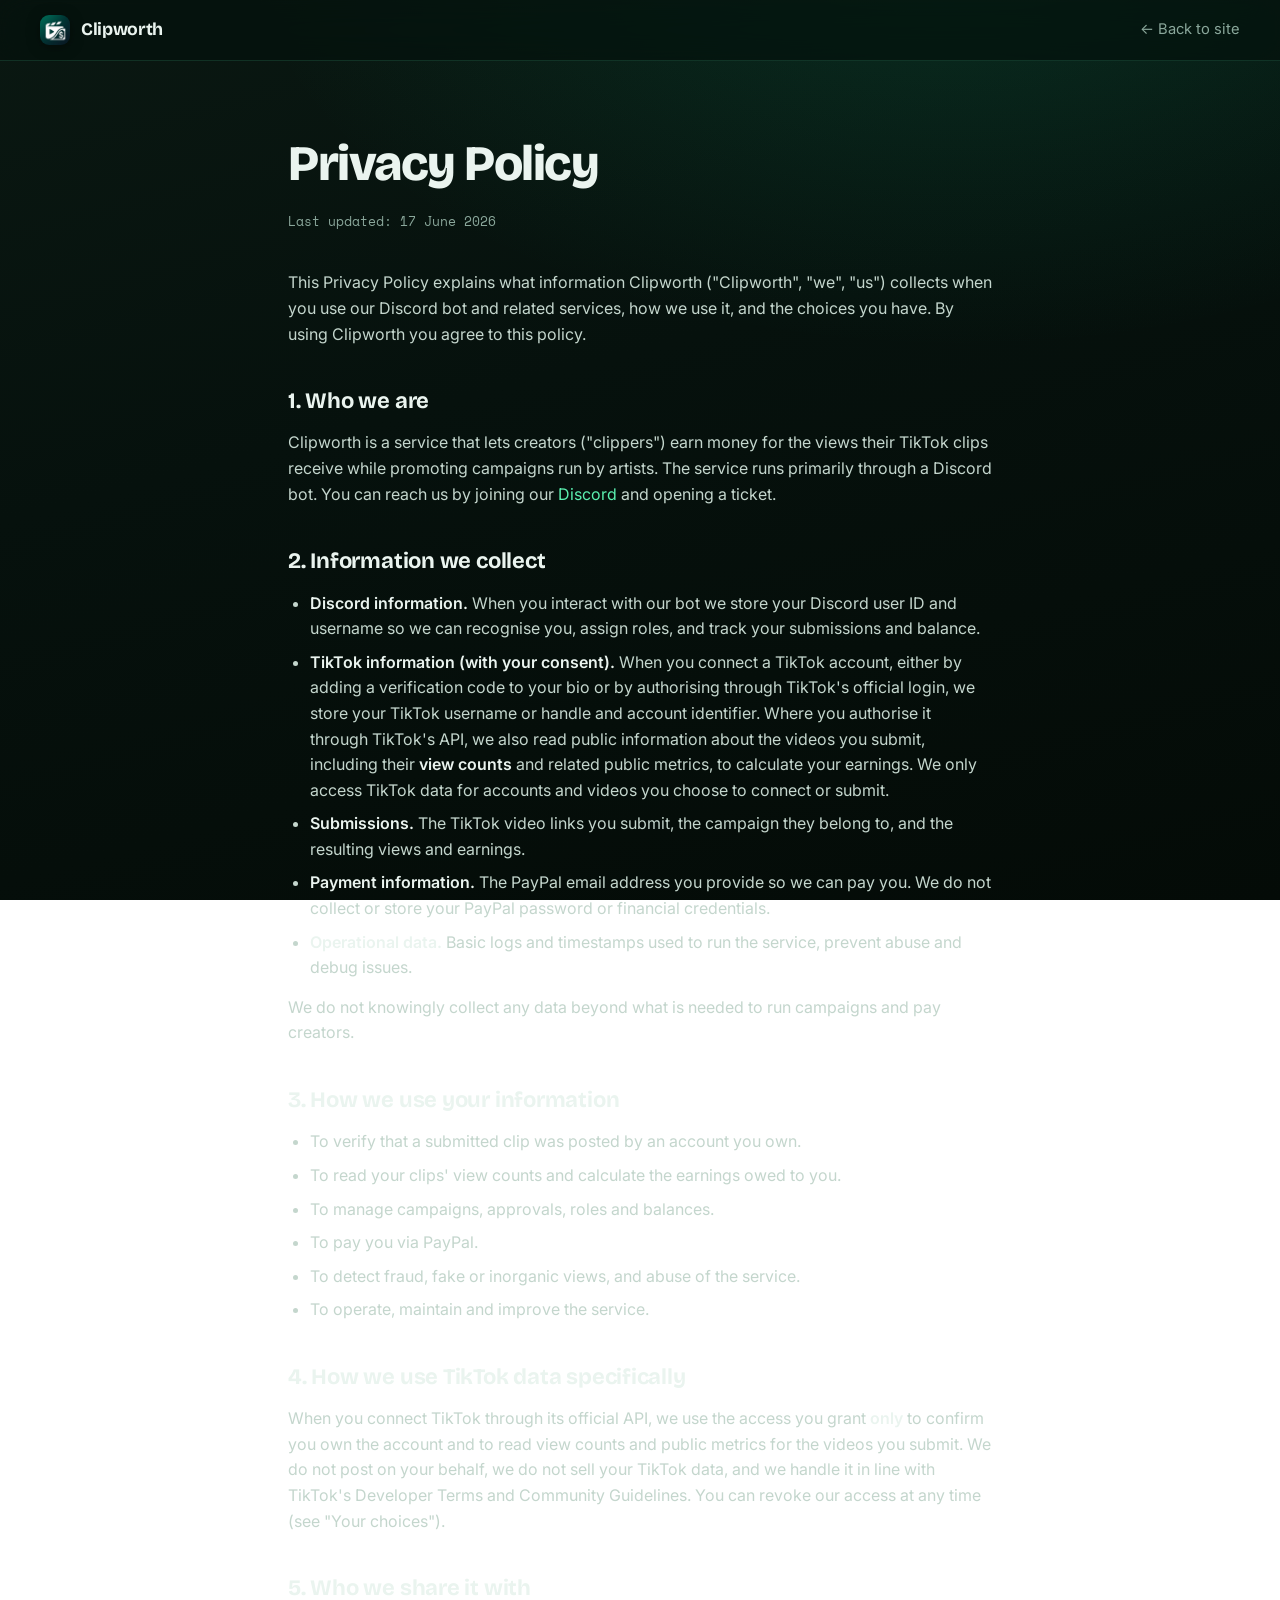
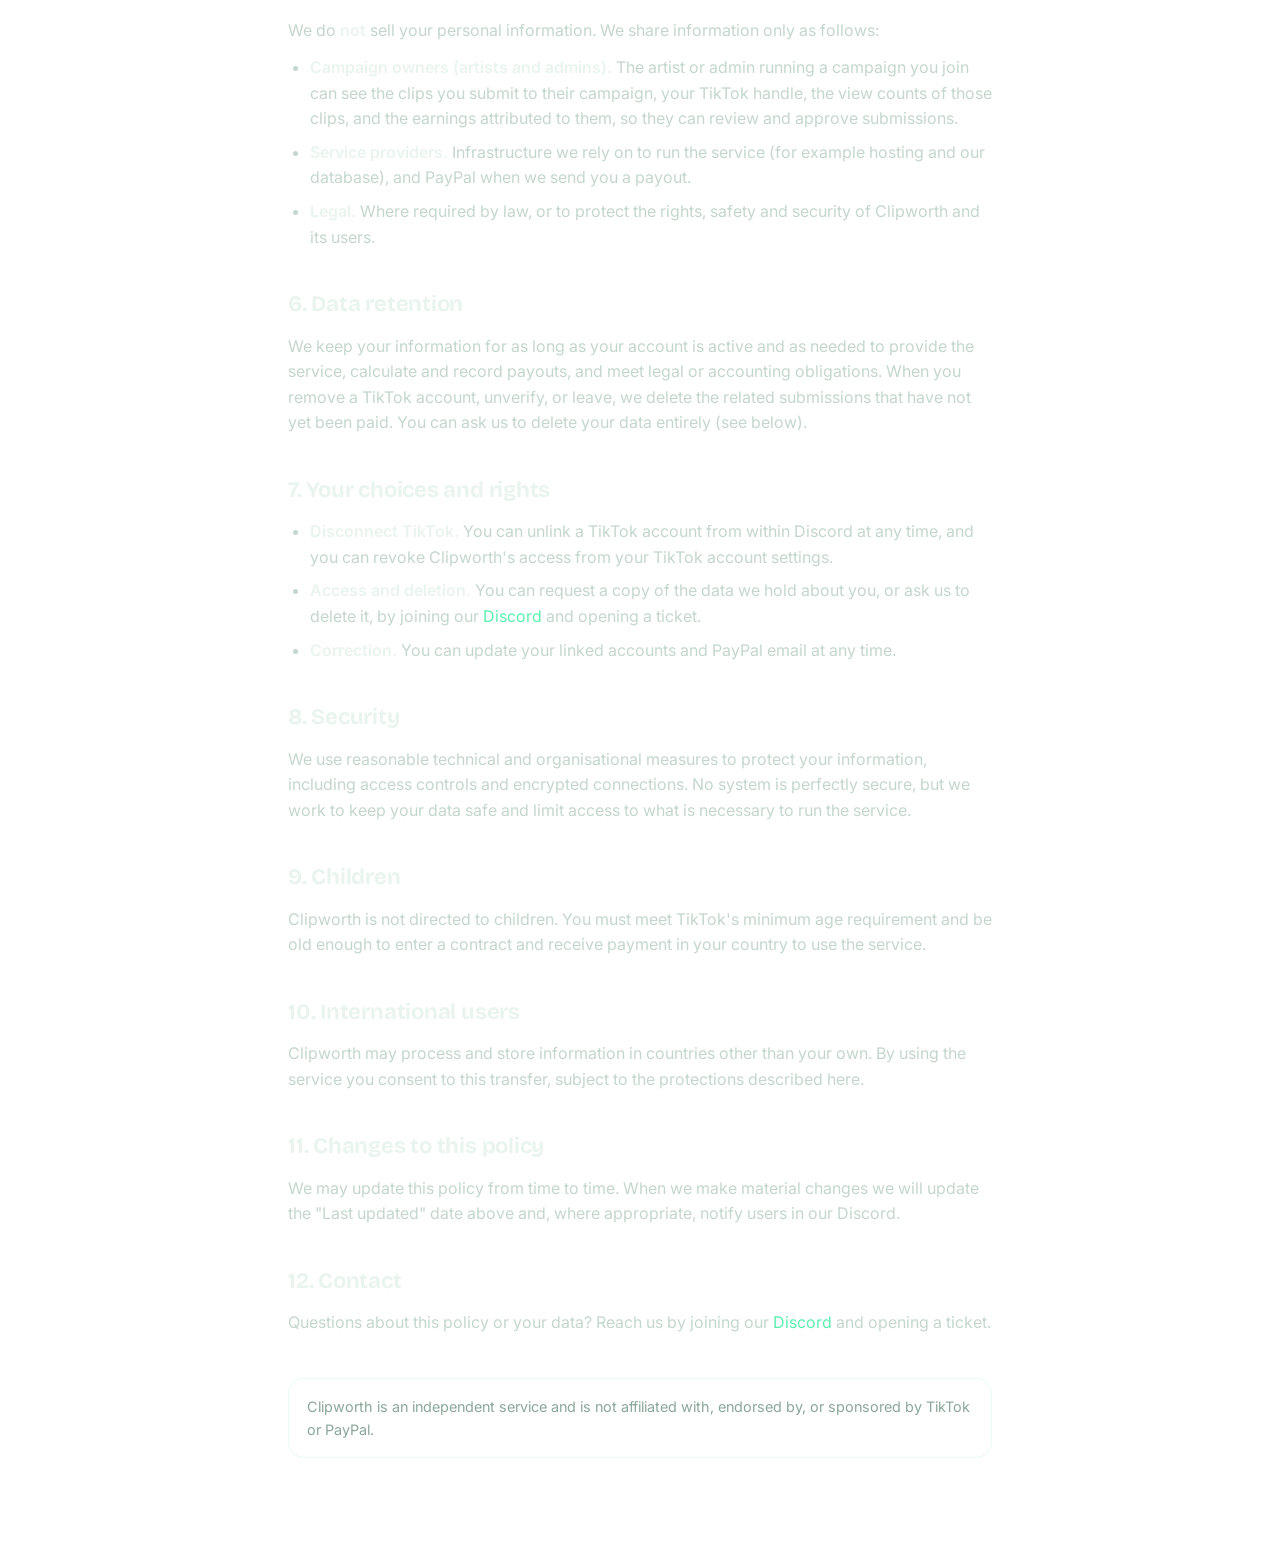
==== privacy.html @ a5ef3bae "Publish Clipworth marketing site" ====
<!DOCTYPE html>
<html lang="en">
<head>
  <meta charset="UTF-8" />
  <meta name="viewport" content="width=device-width, initial-scale=1.0" />
  <title>Privacy Policy | Clipworth</title>
  <meta name="description" content="How Clipworth collects, uses and protects your data." />
  <meta name="robots" content="index,follow" />
  <link rel="icon" type="image/png" href="assets/logo.png" />
  <link rel="preconnect" href="https://fonts.googleapis.com" />
  <link rel="preconnect" href="https://fonts.gstatic.com" crossorigin />
  <link href="https://fonts.googleapis.com/css2?family=Bricolage+Grotesque:opsz,wght@12..96,700;12..96,800&family=Inter:wght@400;500;600&family=Space+Mono:wght@400&display=swap" rel="stylesheet" />
  <link rel="stylesheet" href="styles.css" />
</head>
<body>
  <header class="legal-nav">
    <a class="brand" href="index.html" aria-label="Clipworth home">
      <img src="assets/logo.png" alt="" class="brand-mark" />
      <span class="brand-name">Clipworth</span>
    </a>
    <a class="back" href="index.html">← Back to site</a>
  </header>

  <main class="legal">
    <h1>Privacy Policy</h1>
    <p class="updated">Last updated: 17 June 2026</p>

    <p>This Privacy Policy explains what information Clipworth ("Clipworth", "we", "us") collects when you use our Discord bot and related services, how we use it, and the choices you have. By using Clipworth you agree to this policy.</p>

    <h2>1. Who we are</h2>
    <p>Clipworth is a service that lets creators ("clippers") earn money for the views their TikTok clips receive while promoting campaigns run by artists. The service runs primarily through a Discord bot. You can reach us by joining our <a href="https://discord.gg/85J8GQTShh">Discord</a> and opening a ticket.</p>

    <h2>2. Information we collect</h2>
    <ul>
      <li><strong>Discord information.</strong> When you interact with our bot we store your Discord user ID and username so we can recognise you, assign roles, and track your submissions and balance.</li>
      <li><strong>TikTok information (with your consent).</strong> When you connect a TikTok account, either by adding a verification code to your bio or by authorising through TikTok's official login, we store your TikTok username or handle and account identifier. Where you authorise it through TikTok's API, we also read public information about the videos you submit, including their <strong>view counts</strong> and related public metrics, to calculate your earnings. We only access TikTok data for accounts and videos you choose to connect or submit.</li>
      <li><strong>Submissions.</strong> The TikTok video links you submit, the campaign they belong to, and the resulting views and earnings.</li>
      <li><strong>Payment information.</strong> The PayPal email address you provide so we can pay you. We do not collect or store your PayPal password or financial credentials.</li>
      <li><strong>Operational data.</strong> Basic logs and timestamps used to run the service, prevent abuse and debug issues.</li>
    </ul>
    <p>We do not knowingly collect any data beyond what is needed to run campaigns and pay creators.</p>

    <h2>3. How we use your information</h2>
    <ul>
      <li>To verify that a submitted clip was posted by an account you own.</li>
      <li>To read your clips' view counts and calculate the earnings owed to you.</li>
      <li>To manage campaigns, approvals, roles and balances.</li>
      <li>To pay you via PayPal.</li>
      <li>To detect fraud, fake or inorganic views, and abuse of the service.</li>
      <li>To operate, maintain and improve the service.</li>
    </ul>

    <h2>4. How we use TikTok data specifically</h2>
    <p>When you connect TikTok through its official API, we use the access you grant <strong>only</strong> to confirm you own the account and to read view counts and public metrics for the videos you submit. We do not post on your behalf, we do not sell your TikTok data, and we handle it in line with TikTok's Developer Terms and Community Guidelines. You can revoke our access at any time (see "Your choices").</p>

    <h2>5. Who we share it with</h2>
    <p>We do <strong>not</strong> sell your personal information. We share information only as follows:</p>
    <ul>
      <li><strong>Campaign owners (artists and admins).</strong> The artist or admin running a campaign you join can see the clips you submit to their campaign, your TikTok handle, the view counts of those clips, and the earnings attributed to them, so they can review and approve submissions.</li>
      <li><strong>Service providers.</strong> Infrastructure we rely on to run the service (for example hosting and our database), and PayPal when we send you a payout.</li>
      <li><strong>Legal.</strong> Where required by law, or to protect the rights, safety and security of Clipworth and its users.</li>
    </ul>

    <h2>6. Data retention</h2>
    <p>We keep your information for as long as your account is active and as needed to provide the service, calculate and record payouts, and meet legal or accounting obligations. When you remove a TikTok account, unverify, or leave, we delete the related submissions that have not yet been paid. You can ask us to delete your data entirely (see below).</p>

    <h2>7. Your choices and rights</h2>
    <ul>
      <li><strong>Disconnect TikTok.</strong> You can unlink a TikTok account from within Discord at any time, and you can revoke Clipworth's access from your TikTok account settings.</li>
      <li><strong>Access and deletion.</strong> You can request a copy of the data we hold about you, or ask us to delete it, by joining our <a href="https://discord.gg/85J8GQTShh">Discord</a> and opening a ticket.</li>
      <li><strong>Correction.</strong> You can update your linked accounts and PayPal email at any time.</li>
    </ul>

    <h2>8. Security</h2>
    <p>We use reasonable technical and organisational measures to protect your information, including access controls and encrypted connections. No system is perfectly secure, but we work to keep your data safe and limit access to what is necessary to run the service.</p>

    <h2>9. Children</h2>
    <p>Clipworth is not directed to children. You must meet TikTok's minimum age requirement and be old enough to enter a contract and receive payment in your country to use the service.</p>

    <h2>10. International users</h2>
    <p>Clipworth may process and store information in countries other than your own. By using the service you consent to this transfer, subject to the protections described here.</p>

    <h2>11. Changes to this policy</h2>
    <p>We may update this policy from time to time. When we make material changes we will update the "Last updated" date above and, where appropriate, notify users in our Discord.</p>

    <h2>12. Contact</h2>
    <p>Questions about this policy or your data? Reach us by joining our <a href="https://discord.gg/85J8GQTShh">Discord</a> and opening a ticket.</p>

    <p class="note">Clipworth is an independent service and is not affiliated with, endorsed by, or sponsored by TikTok or PayPal.</p>
  </main>
</body>
</html>
---- styles.css ----
/* ============================================================
   Clipworth landing page
   Palette and type pulled from the app logo (emerald to black)
   ============================================================ */
:root {
  --ink:      #06110d;
  --ink-2:    #081610;
  --panel:    rgba(255,255,255,.035);
  --panel-2:  rgba(255,255,255,.055);
  --hair:     rgba(91,240,176,.14);
  --hair-2:   rgba(91,240,176,.28);
  --emerald:  #10b981;
  --emerald-d:#0b8f62;
  --mint:     #5bf0b0;
  --gold:     #ffd37a;
  --cloud:    #eaf4ef;
  --muted:    #8aa79b;
  --glow:     rgba(16,185,129,.45);

  --maxw: 1180px;
  --r: 16px;
  --r-lg: 22px;

  --font-display: "Bricolage Grotesque", system-ui, sans-serif;
  --font-body: "Inter", system-ui, sans-serif;
  --font-mono: "Space Mono", ui-monospace, monospace;
}

* { box-sizing: border-box; margin: 0; padding: 0; }
html { scroll-behavior: smooth; -webkit-text-size-adjust: 100%; }

body {
  font-family: var(--font-body);
  color: var(--cloud);
  background:
    radial-gradient(1200px 700px at 75% -8%, rgba(16,185,129,.16), transparent 60%),
    linear-gradient(165deg, #0a1812 0%, #06110d 42%, #040b07 100%);
  background-attachment: fixed;
  line-height: 1.6;
  overflow-x: hidden;
  min-height: 100vh;
  -webkit-font-smoothing: antialiased;
}

img { max-width: 100%; display: block; }
a { color: inherit; text-decoration: none; }
.mono { font-family: var(--font-mono); font-variant-numeric: tabular-nums; }
.muted { color: var(--muted); }
.gold { color: var(--gold); }
.grad {
  background: linear-gradient(100deg, var(--mint), var(--emerald) 55%, var(--gold));
  -webkit-background-clip: text; background-clip: text; color: transparent;
}
.display { font-family: var(--font-display); font-weight: 800; letter-spacing: -.03em; line-height: .98; }

/* ---------- Ambient ---------- */
.aurora { position: fixed; inset: 0; z-index: -3; overflow: hidden; pointer-events: none; }
.blob { position: absolute; border-radius: 50%; filter: blur(90px); opacity: .5; will-change: transform; }
.blob-1 { width: 46vw; height: 46vw; left: -10vw; top: -12vw; background: radial-gradient(circle, #0f9d6e, transparent 65%); animation: drift1 22s ease-in-out infinite; }
.blob-2 { width: 40vw; height: 40vw; right: -8vw; top: 18vh;  background: radial-gradient(circle, #0a6a4a, transparent 65%); animation: drift2 26s ease-in-out infinite; }
.blob-3 { width: 38vw; height: 38vw; left: 30vw; bottom: -16vw; background: radial-gradient(circle, #12c98a, transparent 68%); opacity: .32; animation: drift1 30s ease-in-out infinite reverse; }
@keyframes drift1 { 0%,100%{ transform: translate(0,0);} 50%{ transform: translate(4vw,5vh);} }
@keyframes drift2 { 0%,100%{ transform: translate(0,0);} 50%{ transform: translate(-5vw,3vh);} }

#particles { position: fixed; inset: 0; z-index: -2; pointer-events: none; }
.grain {
  position: fixed; inset: 0; z-index: -1; pointer-events: none; opacity: .04;
  background-image: url("data:image/svg+xml,%3Csvg xmlns='http://www.w3.org/2000/svg' width='120' height='120'%3E%3Cfilter id='n'%3E%3CfeTurbulence type='fractalNoise' baseFrequency='.9' numOctaves='2'/%3E%3C/filter%3E%3Crect width='100%25' height='100%25' filter='url(%23n)'/%3E%3C/svg%3E");
}

/* ---------- Nav ---------- */
.nav {
  position: fixed; top: 0; left: 0; right: 0; z-index: 50;
  display: flex; align-items: center; gap: 24px;
  padding: 16px clamp(18px, 4vw, 40px);
  transition: background .3s, border-color .3s, padding .3s;
  border-bottom: 1px solid transparent;
}
.nav.scrolled {
  background: rgba(6,17,13,.94);
  border-bottom-color: var(--hair);
  padding-top: 12px; padding-bottom: 12px;
}
.brand { display: flex; align-items: center; gap: 11px; font-weight: 600; }
.brand-mark { width: 30px; height: 30px; border-radius: 9px; box-shadow: 0 2px 14px rgba(0,0,0,.4); }
.brand-name { font-family: var(--font-display); font-weight: 700; font-size: 1.18rem; letter-spacing: -.02em; }
.nav-links { display: flex; gap: 28px; margin-left: auto; color: var(--muted); }
.nav-links a { transition: color .2s; text-transform: uppercase; letter-spacing: .07em; font-size: .8rem; font-weight: 600; }
.nav-links a:hover { color: var(--cloud); }
.nav-cta { display: flex; gap: 10px; align-items: center; }

/* ---------- Buttons ---------- */
.btn {
  --pad: 11px 18px;
  display: inline-flex; align-items: center; justify-content: center; gap: 8px;
  padding: var(--pad); border-radius: 12px; border: 1px solid transparent;
  font-family: var(--font-body); font-weight: 500; font-size: .96rem;
  cursor: pointer; transition: transform .18s cubic-bezier(.2,.7,.2,1), box-shadow .25s, background .25s, border-color .25s, color .2s;
  white-space: nowrap;
}
.btn:active { transform: translateY(1px) scale(.99); }
.btn-solid {
  background: linear-gradient(180deg, var(--mint), var(--emerald) 60%, var(--emerald-d));
  color: #03130c; font-weight: 600;
  box-shadow: 0 8px 24px -8px var(--glow), inset 0 1px 0 rgba(255,255,255,.4);
}
.btn-solid:hover { transform: translateY(-2px); box-shadow: 0 14px 34px -8px var(--glow), inset 0 1px 0 rgba(255,255,255,.5); }
.btn-line { border-color: var(--hair-2); color: var(--cloud); background: rgba(255,255,255,.02); }
.btn-line:hover { border-color: var(--mint); background: rgba(91,240,176,.08); transform: translateY(-2px); }
.btn-ghost { color: var(--muted); }
.btn-ghost:hover { color: var(--cloud); }
.btn-lg { --pad: 15px 26px; font-size: 1.02rem; border-radius: 14px; }
.btn-block { width: 100%; }

.eyebrow {
  display: inline-flex; align-items: center; gap: 9px;
  font-family: var(--font-mono); font-size: .78rem; letter-spacing: .14em; text-transform: uppercase;
  color: var(--mint); margin-bottom: 22px;
}
.eyebrow .dot { width: 7px; height: 7px; border-radius: 50%; background: var(--mint); box-shadow: 0 0 12px var(--mint); }

/* ---------- Hero ---------- */
.hero {
  max-width: var(--maxw); margin: 0 auto;
  padding: clamp(120px, 17vh, 200px) clamp(18px,4vw,40px) clamp(60px,9vh,110px);
  display: grid; grid-template-columns: 1.04fr .96fr; gap: clamp(30px,5vw,70px); align-items: center;
}
.hero h1 { font-size: clamp(2.9rem, 7.2vw, 5.7rem); margin-bottom: 26px; }
.lede { font-size: clamp(1.04rem, 1.5vw, 1.22rem); color: #c4d6cd; max-width: 44ch; }
.lede strong { color: var(--cloud); font-weight: 600; }
.hero-actions { display: flex; gap: 14px; margin: 34px 0 26px; flex-wrap: wrap; }
.hero-trust { display: flex; align-items: center; gap: 14px; color: var(--muted); font-size: .9rem; flex-wrap: wrap; }
.hero-trust i { width: 4px; height: 4px; border-radius: 50%; background: var(--hair-2); }

/* ---------- Hero demo (signature) ---------- */
.hero-demo { perspective: 1200px; }
.demo {
  background: linear-gradient(180deg, var(--panel-2), var(--panel));
  border: 1px solid var(--hair); border-radius: var(--r-lg);
  padding: 22px; backdrop-filter: blur(8px);
  box-shadow: 0 30px 80px -30px rgba(0,0,0,.7), inset 0 1px 0 rgba(255,255,255,.06);
  transform-style: preserve-3d; transition: transform .25s ease;
}
.demo-head { display: flex; justify-content: space-between; align-items: center; margin-bottom: 18px; }
.demo-live { display: inline-flex; align-items: center; gap: 8px; font-family: var(--font-mono); font-size: .76rem; letter-spacing: .1em; text-transform: uppercase; color: var(--mint); }
.pulse { width: 8px; height: 8px; border-radius: 50%; background: var(--mint); box-shadow: 0 0 0 0 var(--glow); animation: pulse 2s infinite; }
@keyframes pulse { 0%{ box-shadow: 0 0 0 0 rgba(91,240,176,.55);} 70%{ box-shadow: 0 0 0 10px rgba(91,240,176,0);} 100%{ box-shadow: 0 0 0 0 rgba(91,240,176,0);} }
.demo-hint { font-size: .8rem; color: var(--muted); }
.demo-clip { display: flex; align-items: center; gap: 13px; padding: 13px; border-radius: 13px; background: rgba(0,0,0,.25); border: 1px solid var(--hair); }
.demo-thumb { width: 46px; height: 56px; flex: none; border-radius: 9px; display: grid; place-items: center; color: #04130c;
  background: linear-gradient(150deg, var(--mint), var(--emerald-d)); box-shadow: 0 6px 16px -6px var(--glow); }
.demo-clip-title { font-size: .94rem; font-weight: 500; }
.demo-views { font-size: .86rem; margin-top: 3px; }
.demo-views .mono { color: var(--cloud); font-weight: 700; }

.slider { -webkit-appearance: none; appearance: none; width: 100%; height: 6px; margin: 20px 0 8px; border-radius: 99px;
  background: linear-gradient(90deg, var(--emerald), var(--mint)) no-repeat, rgba(255,255,255,.08);
  background-size: 55% 100%; cursor: pointer; }
.slider::-webkit-slider-thumb { -webkit-appearance: none; width: 22px; height: 22px; border-radius: 50%; cursor: grab;
  background: radial-gradient(circle at 35% 30%, #fff, var(--mint)); border: 2px solid #06110d; box-shadow: 0 0 0 4px rgba(91,240,176,.18), 0 4px 12px var(--glow); }
.slider::-webkit-slider-thumb:active { cursor: grabbing; }
.slider::-moz-range-thumb { width: 20px; height: 20px; border-radius: 50%; background: var(--mint); border: 2px solid #06110d; box-shadow: 0 0 0 4px rgba(91,240,176,.18); }

.demo-earn { display: flex; align-items: flex-end; justify-content: space-between; margin: 16px 0 18px; }
.earn-label { font-size: .8rem; color: var(--muted); text-transform: uppercase; letter-spacing: .08em; }
.earn-amount { font-size: clamp(2.2rem, 5vw, 2.9rem); font-weight: 700; color: var(--gold); line-height: 1; margin-top: 4px; text-shadow: 0 0 30px rgba(255,211,122,.25); }
.earn-rate { font-size: .82rem; color: var(--muted); }
.pot-track { height: 9px; border-radius: 99px; background: rgba(255,255,255,.07); overflow: hidden; }
.pot-fill { display: block; height: 100%; width: 55%; border-radius: 99px; background: linear-gradient(90deg, var(--emerald), var(--mint)); box-shadow: 0 0 16px var(--glow); transition: width .35s cubic-bezier(.2,.7,.2,1); }
.pot-label { display: flex; justify-content: space-between; gap: 10px; margin-top: 10px; font-size: .8rem; }
.demo-foot { text-align: center; margin-top: 14px; font-size: .74rem; color: var(--muted); letter-spacing: .06em; }

/* ---------- Section scaffolding ---------- */
section { position: relative; }
.section-head { max-width: var(--maxw); margin: 0 auto 50px; padding: 0 clamp(18px,4vw,40px); text-align: center; }
.section-head h2 { font-size: clamp(2rem, 4.4vw, 3.3rem); }

/* How it works */
.how { padding: clamp(70px,11vh,130px) 0; }
.steps { list-style: none; max-width: var(--maxw); margin: 0 auto; padding: 0 clamp(18px,4vw,40px);
  display: grid; grid-template-columns: repeat(3,1fr); gap: 20px; }
.step { background: var(--panel); border: 1px solid var(--hair); border-radius: var(--r); padding: 30px 26px; transition: transform .3s, border-color .3s, background .3s; }
.step:hover { transform: translateY(-5px); border-color: var(--hair-2); background: var(--panel-2); }
.step-no { display: block; font-size: 1.05rem; color: var(--mint); margin-bottom: 18px; opacity: .8; }
.step h3 { font-family: var(--font-display); font-weight: 700; font-size: 1.35rem; margin-bottom: 10px; letter-spacing: -.01em; }
.step p { color: var(--muted); font-size: .98rem; }
.step p strong { color: var(--cloud); }

/* Fairness */
.fairness { max-width: var(--maxw); margin: 0 auto; padding: clamp(60px,9vh,110px) clamp(18px,4vw,40px);
  display: grid; grid-template-columns: 1fr 1fr; gap: clamp(34px,5vw,72px); align-items: center; }
.fairness h2 { font-size: clamp(2rem, 4.4vw, 3.3rem); margin-bottom: 22px; }
.ticks { list-style: none; margin-top: 26px; display: grid; gap: 13px; }
.ticks li { position: relative; padding-left: 30px; color: #c4d6cd; }
.ticks li::before { content: ""; position: absolute; left: 0; top: .5em; width: 16px; height: 9px; border-left: 2px solid var(--mint); border-bottom: 2px solid var(--mint); transform: rotate(-45deg); border-radius: 1px; }
.fairness-card { background: linear-gradient(180deg, var(--panel-2), var(--panel)); border: 1px solid var(--hair); border-radius: var(--r-lg); padding: 26px; box-shadow: 0 30px 70px -30px rgba(0,0,0,.6); transform-style: preserve-3d; }
.bank-row { display: grid; grid-template-columns: 78px 1fr auto; align-items: center; gap: 14px; padding: 13px 0; border-bottom: 1px solid var(--hair); }
.bank-row:last-of-type { border-bottom: none; }
.bank-name { font-size: .9rem; color: var(--cloud); }
.bank-bar { height: 10px; border-radius: 99px; background: rgba(255,255,255,.06); overflow: hidden; }
.bank-bar span { display: block; height: 100%; background: linear-gradient(90deg, var(--emerald), var(--mint)); border-radius: 99px; }
.bank-val { font-size: .95rem; font-weight: 700; white-space: nowrap; }
.bank-val .lock { font-size: .8em; }
.bank-foot { margin-top: 16px; font-size: .8rem; color: var(--muted); }

/* Facts */
.facts { max-width: var(--maxw); margin: 0 auto; padding: 8px clamp(18px,4vw,40px) clamp(40px,6vh,70px);
  display: grid; grid-template-columns: repeat(4,1fr); gap: 16px; }
.fact { text-align: center; padding: 26px 14px; border: 1px solid var(--hair); border-radius: var(--r); background: var(--panel); }
.fact-num { display: block; font-size: clamp(1.8rem,3.4vw,2.4rem); font-weight: 700; color: var(--mint); letter-spacing: -.02em; }
.fact-lbl { font-size: .85rem; color: var(--muted); margin-top: 6px; display: block; }

/* Artists */
.artists { padding: clamp(70px,11vh,130px) 0; }
.artists-inner { max-width: var(--maxw); margin: 0 auto; padding: 0 clamp(18px,4vw,40px);
  display: grid; grid-template-columns: 1.05fr .95fr; gap: clamp(34px,5vw,64px); align-items: center; }
.artists h2 { font-size: clamp(2rem,4.4vw,3.2rem); margin-bottom: 22px; }
.enquiry { background: linear-gradient(180deg, var(--panel-2), var(--panel)); border: 1px solid var(--hair); border-radius: var(--r-lg); padding: 30px; box-shadow: 0 30px 70px -30px rgba(0,0,0,.6); }
.enquiry h3 { font-family: var(--font-display); font-weight: 700; font-size: 1.5rem; }
.enquiry-sub { color: var(--muted); font-size: .92rem; margin: 6px 0 22px; }
.enquiry-steps { list-style: none; counter-reset: s; margin: 6px 0 22px; display: grid; gap: 15px; }
.enquiry-steps li { counter-increment: s; position: relative; padding-left: 42px; color: #c4d6cd; }
.enquiry-steps li::before { content: counter(s); position: absolute; left: 0; top: -3px; width: 28px; height: 28px; border-radius: 9px; display: grid; place-items: center; font-family: var(--font-mono); font-weight: 700; font-size: .9rem; color: #03130c; background: linear-gradient(180deg, var(--mint), var(--emerald-d)); box-shadow: 0 4px 12px -4px var(--glow); }
.enquiry label { display: block; font-size: .85rem; color: var(--muted); margin-bottom: 14px; }
.enquiry input, .enquiry textarea {
  width: 100%; margin-top: 7px; padding: 12px 14px; border-radius: 11px; resize: vertical;
  background: rgba(0,0,0,.28); border: 1px solid var(--hair); color: var(--cloud);
  font-family: var(--font-body); font-size: .96rem; transition: border-color .2s, box-shadow .2s;
}
.enquiry input::placeholder, .enquiry textarea::placeholder { color: #5e7368; }
.enquiry input:focus, .enquiry textarea:focus { outline: none; border-color: var(--mint); box-shadow: 0 0 0 3px rgba(91,240,176,.15); }
.enquiry .btn { margin-top: 6px; }
.enquiry-alt { font-size: .85rem; color: var(--muted); margin-top: 14px; text-align: center; }
.enquiry-alt a { color: var(--mint); border-bottom: 1px solid transparent; }
.enquiry-alt a:hover { border-bottom-color: var(--mint); }

/* CTA */
.cta { text-align: center; max-width: 720px; margin: 0 auto; padding: clamp(70px,12vh,140px) clamp(18px,4vw,40px); }
.cta-mark { width: 76px; height: 76px; border-radius: 20px; margin: 0 auto 26px; box-shadow: 0 18px 50px -16px var(--glow); }
.cta h2 { font-size: clamp(2.2rem,5.4vw,3.6rem); margin-bottom: 16px; }
.cta .lede { margin: 0 auto 32px; }
.cta .btn { }

/* Footer */
.footer { border-top: 1px solid var(--hair); max-width: var(--maxw); margin: 0 auto; padding: 40px clamp(18px,4vw,40px);
  display: flex; align-items: center; gap: 20px; flex-wrap: wrap; }
.footer-brand { display: flex; align-items: center; gap: 10px; }
.footer-links { display: flex; gap: 22px; margin-left: auto; color: var(--muted); font-size: .92rem; flex-wrap: wrap; }
.footer-links a { transition: color .2s; }
.footer-links a:hover { color: var(--cloud); }
.footer-fine { width: 100%; color: #5e7368; font-size: .82rem; }

/* ---------- Reveal ---------- */
.reveal { opacity: 0; transform: translateY(26px); transition: opacity .8s cubic-bezier(.2,.7,.2,1), transform .8s cubic-bezier(.2,.7,.2,1); }
.reveal.is-visible { opacity: 1; transform: none; }

/* ---------- Mobile menu ---------- */
.nav-burger { display: none; flex-direction: column; gap: 5px; background: none; border: none; cursor: pointer; padding: 8px; margin-left: auto; }
.nav-burger span { width: 22px; height: 2px; background: var(--cloud); border-radius: 2px; transition: .3s; }
.nav-burger[aria-expanded="true"] span:first-child { transform: translateY(3.5px) rotate(45deg); }
.nav-burger[aria-expanded="true"] span:last-child { transform: translateY(-3.5px) rotate(-45deg); }

/* ---------- Responsive ---------- */
@media (max-width: 900px) {
  .hero { grid-template-columns: 1fr; padding-top: 130px; }
  .hero-demo { max-width: 460px; }
  .fairness, .artists-inner { grid-template-columns: 1fr; }
  .fairness-card, .enquiry { order: 2; }
  .steps { grid-template-columns: 1fr; }
  .facts { grid-template-columns: repeat(2,1fr); }
}
@media (max-width: 720px) {
  .nav-links, .nav-cta { display: none; }
  .nav-burger { display: flex; }
  .nav.open { flex-wrap: wrap; background: rgba(6,17,13,.96); backdrop-filter: blur(16px); border-bottom-color: var(--hair); }
  .nav.open .nav-links { display: flex; flex-direction: column; gap: 16px; width: 100%; order: 3; margin: 10px 0 6px; }
  .nav.open .nav-cta { display: flex; width: 100%; order: 4; }
  .nav.open .nav-cta .btn { flex: 1; }
}

/* ---------- Legal pages ---------- */
.legal-nav { position: sticky; top: 0; z-index: 50; display: flex; align-items: center; gap: 11px;
  padding: 15px clamp(18px,4vw,40px); background: rgba(6,17,13,.72); backdrop-filter: blur(16px) saturate(140%);
  -webkit-backdrop-filter: blur(16px); border-bottom: 1px solid var(--hair); }
.legal-nav .brand-name { font-size: 1.1rem; }
.legal-nav .back { margin-left: auto; color: var(--muted); font-size: .92rem; transition: color .2s; }
.legal-nav .back:hover { color: var(--cloud); }
.legal { max-width: 760px; margin: 0 auto; padding: clamp(40px,7vh,78px) clamp(18px,5vw,28px) 90px; }
.legal h1 { font-family: var(--font-display); font-weight: 800; font-size: clamp(2.1rem,6vw,3.1rem); letter-spacing: -.03em; margin-bottom: 8px; }
.legal .updated { color: var(--muted); font-family: var(--font-mono); font-size: .82rem; margin-bottom: 38px; }
.legal h2 { font-family: var(--font-display); font-weight: 700; font-size: 1.38rem; margin: 36px 0 12px; letter-spacing: -.01em; }
.legal p, .legal li { color: #c4d6cd; }
.legal p { margin-bottom: 12px; }
.legal ul { padding-left: 22px; margin-bottom: 14px; }
.legal li { margin-bottom: 8px; }
.legal a { color: var(--mint); border-bottom: 1px solid transparent; }
.legal a:hover { border-bottom-color: var(--mint); }
.legal strong { color: var(--cloud); font-weight: 600; }
.legal .note { margin-top: 42px; padding: 16px 18px; border: 1px solid var(--hair); border-radius: var(--r); background: var(--panel); color: var(--muted); font-size: .9rem; }

/* ---------- Accessibility ---------- */
:focus-visible { outline: 2px solid var(--mint); outline-offset: 3px; border-radius: 6px; }
@media (prefers-reduced-motion: reduce) {
  *, *::before, *::after { animation-duration: .001ms !important; animation-iteration-count: 1 !important; transition-duration: .001ms !important; scroll-behavior: auto !important; }
  .reveal { opacity: 1; transform: none; }
  #particles, .blob { display: none; }
}
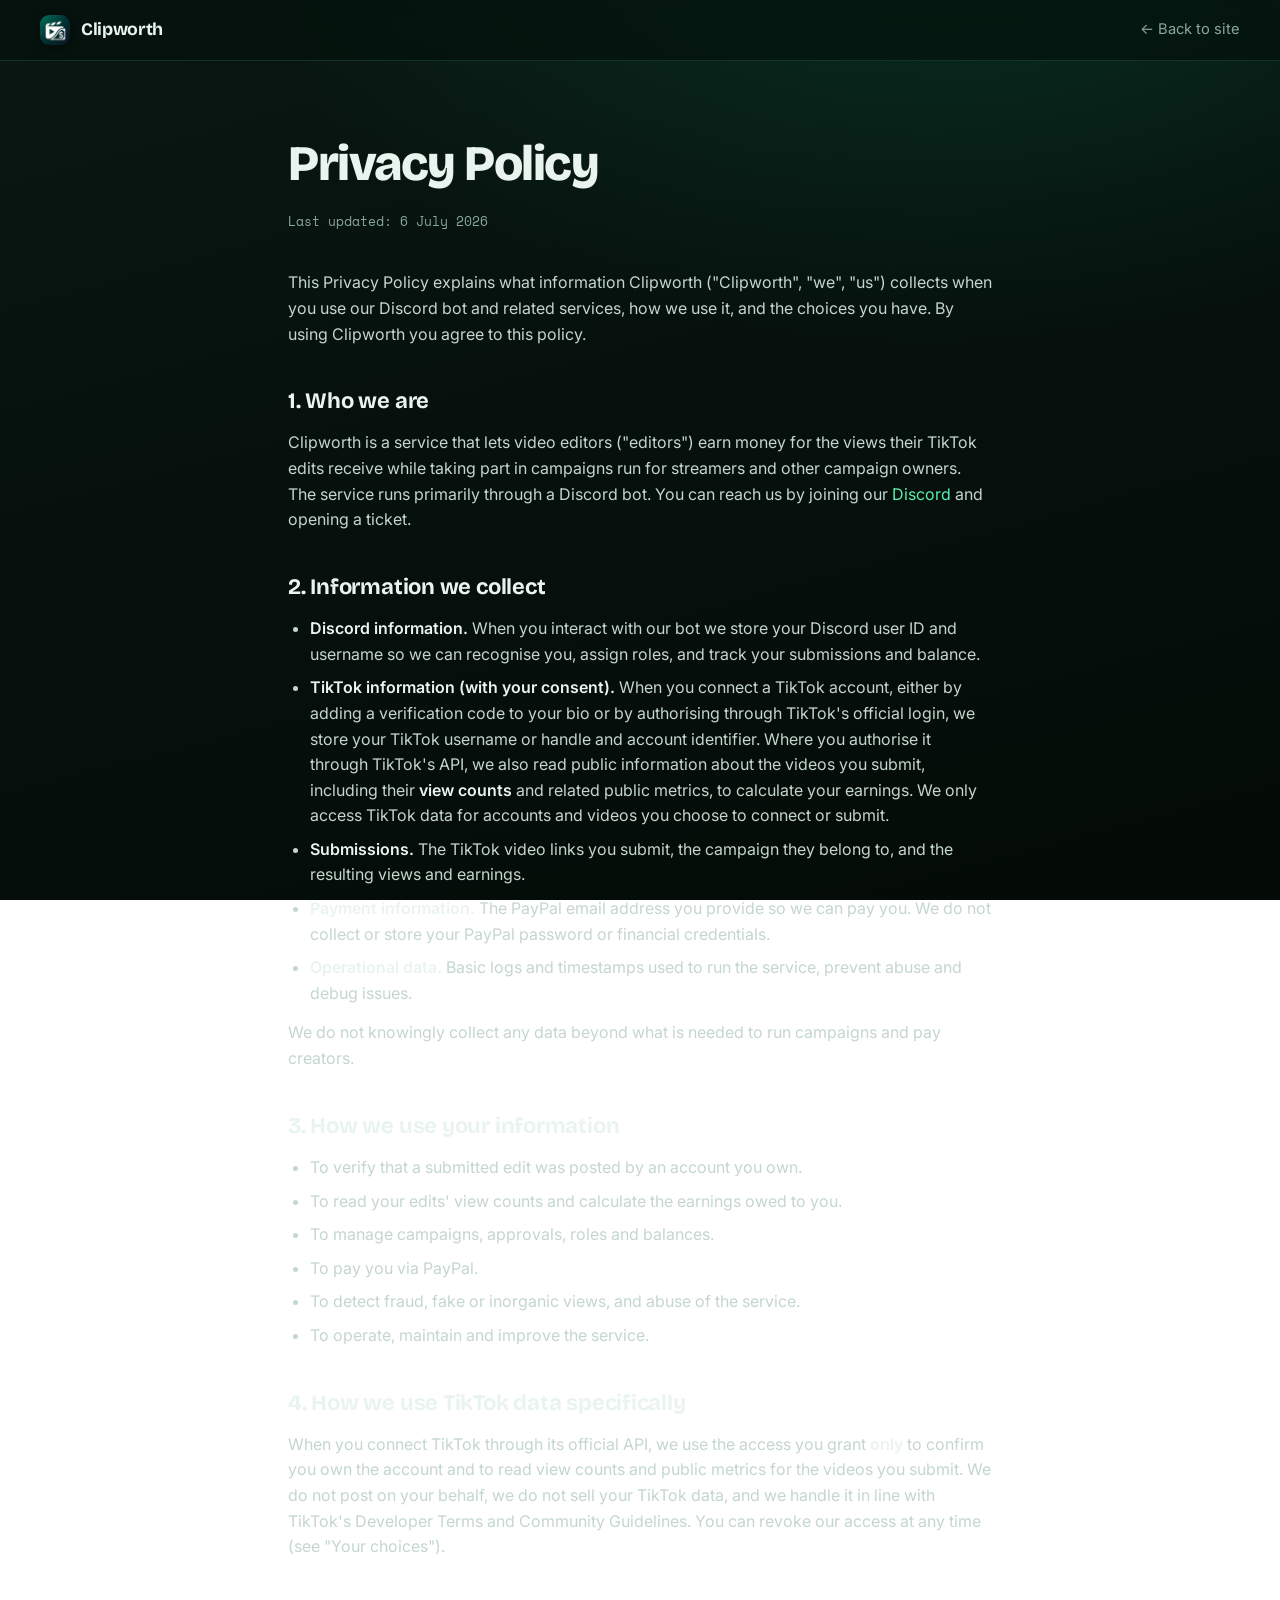
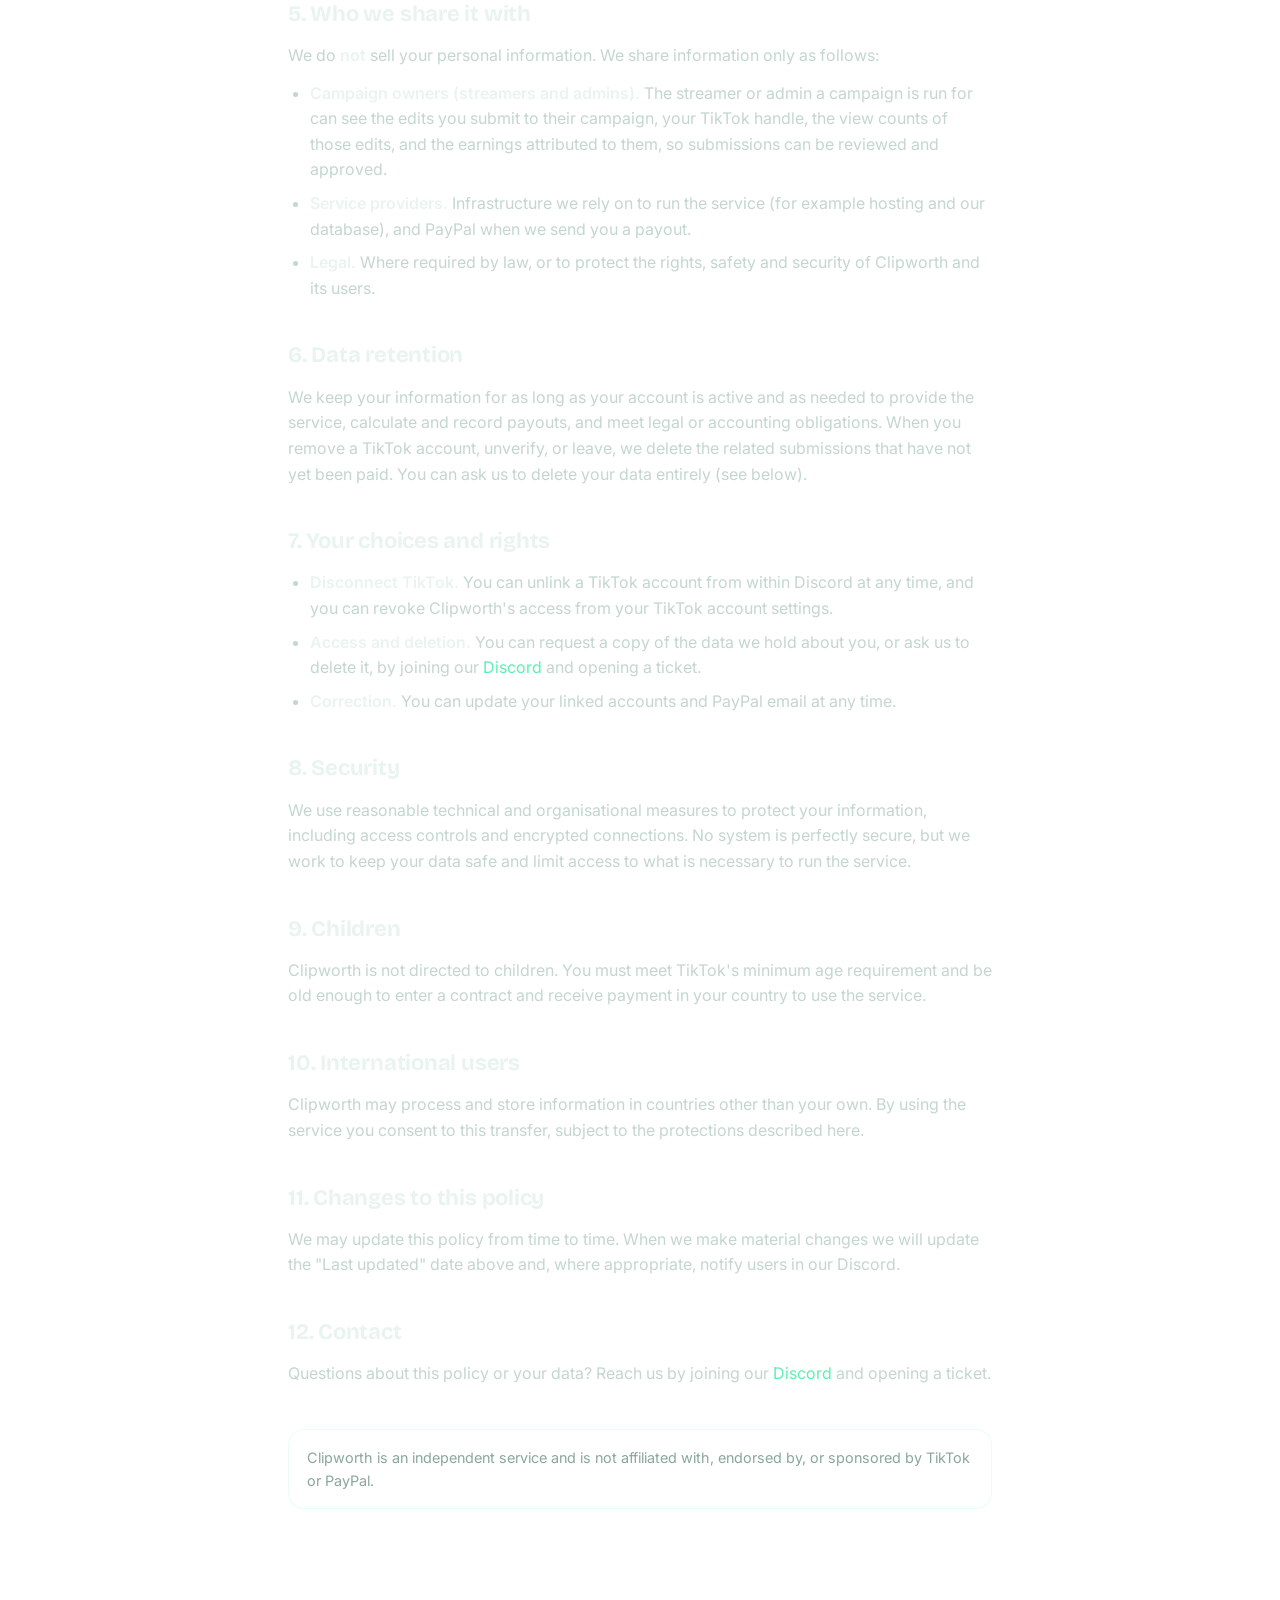
==== commit c59015ae: "Streamer pivot: edits of streamers, any sound, updated rates" ====
--- a/privacy.html
+++ b/privacy.html
@@ -23,12 +23,12 @@
 
   <main class="legal">
     <h1>Privacy Policy</h1>
-    <p class="updated">Last updated: 17 June 2026</p>
+    <p class="updated">Last updated: 6 July 2026</p>
 
     <p>This Privacy Policy explains what information Clipworth ("Clipworth", "we", "us") collects when you use our Discord bot and related services, how we use it, and the choices you have. By using Clipworth you agree to this policy.</p>
 
     <h2>1. Who we are</h2>
-    <p>Clipworth is a service that lets creators ("clippers") earn money for the views their TikTok clips receive while promoting campaigns run by artists. The service runs primarily through a Discord bot. You can reach us by joining our <a href="https://discord.gg/85J8GQTShh">Discord</a> and opening a ticket.</p>
+    <p>Clipworth is a service that lets video editors ("editors") earn money for the views their TikTok edits receive while taking part in campaigns run for streamers and other campaign owners. The service runs primarily through a Discord bot. You can reach us by joining our <a href="https://discord.gg/85J8GQTShh">Discord</a> and opening a ticket.</p>
 
     <h2>2. Information we collect</h2>
     <ul>
@@ -42,8 +42,8 @@
 
     <h2>3. How we use your information</h2>
     <ul>
-      <li>To verify that a submitted clip was posted by an account you own.</li>
-      <li>To read your clips' view counts and calculate the earnings owed to you.</li>
+      <li>To verify that a submitted edit was posted by an account you own.</li>
+      <li>To read your edits' view counts and calculate the earnings owed to you.</li>
       <li>To manage campaigns, approvals, roles and balances.</li>
       <li>To pay you via PayPal.</li>
       <li>To detect fraud, fake or inorganic views, and abuse of the service.</li>
@@ -56,7 +56,7 @@
     <h2>5. Who we share it with</h2>
     <p>We do <strong>not</strong> sell your personal information. We share information only as follows:</p>
     <ul>
-      <li><strong>Campaign owners (artists and admins).</strong> The artist or admin running a campaign you join can see the clips you submit to their campaign, your TikTok handle, the view counts of those clips, and the earnings attributed to them, so they can review and approve submissions.</li>
+      <li><strong>Campaign owners (streamers and admins).</strong> The streamer or admin a campaign is run for can see the edits you submit to their campaign, your TikTok handle, the view counts of those edits, and the earnings attributed to them, so submissions can be reviewed and approved.</li>
       <li><strong>Service providers.</strong> Infrastructure we rely on to run the service (for example hosting and our database), and PayPal when we send you a payout.</li>
       <li><strong>Legal.</strong> Where required by law, or to protect the rights, safety and security of Clipworth and its users.</li>
     </ul>
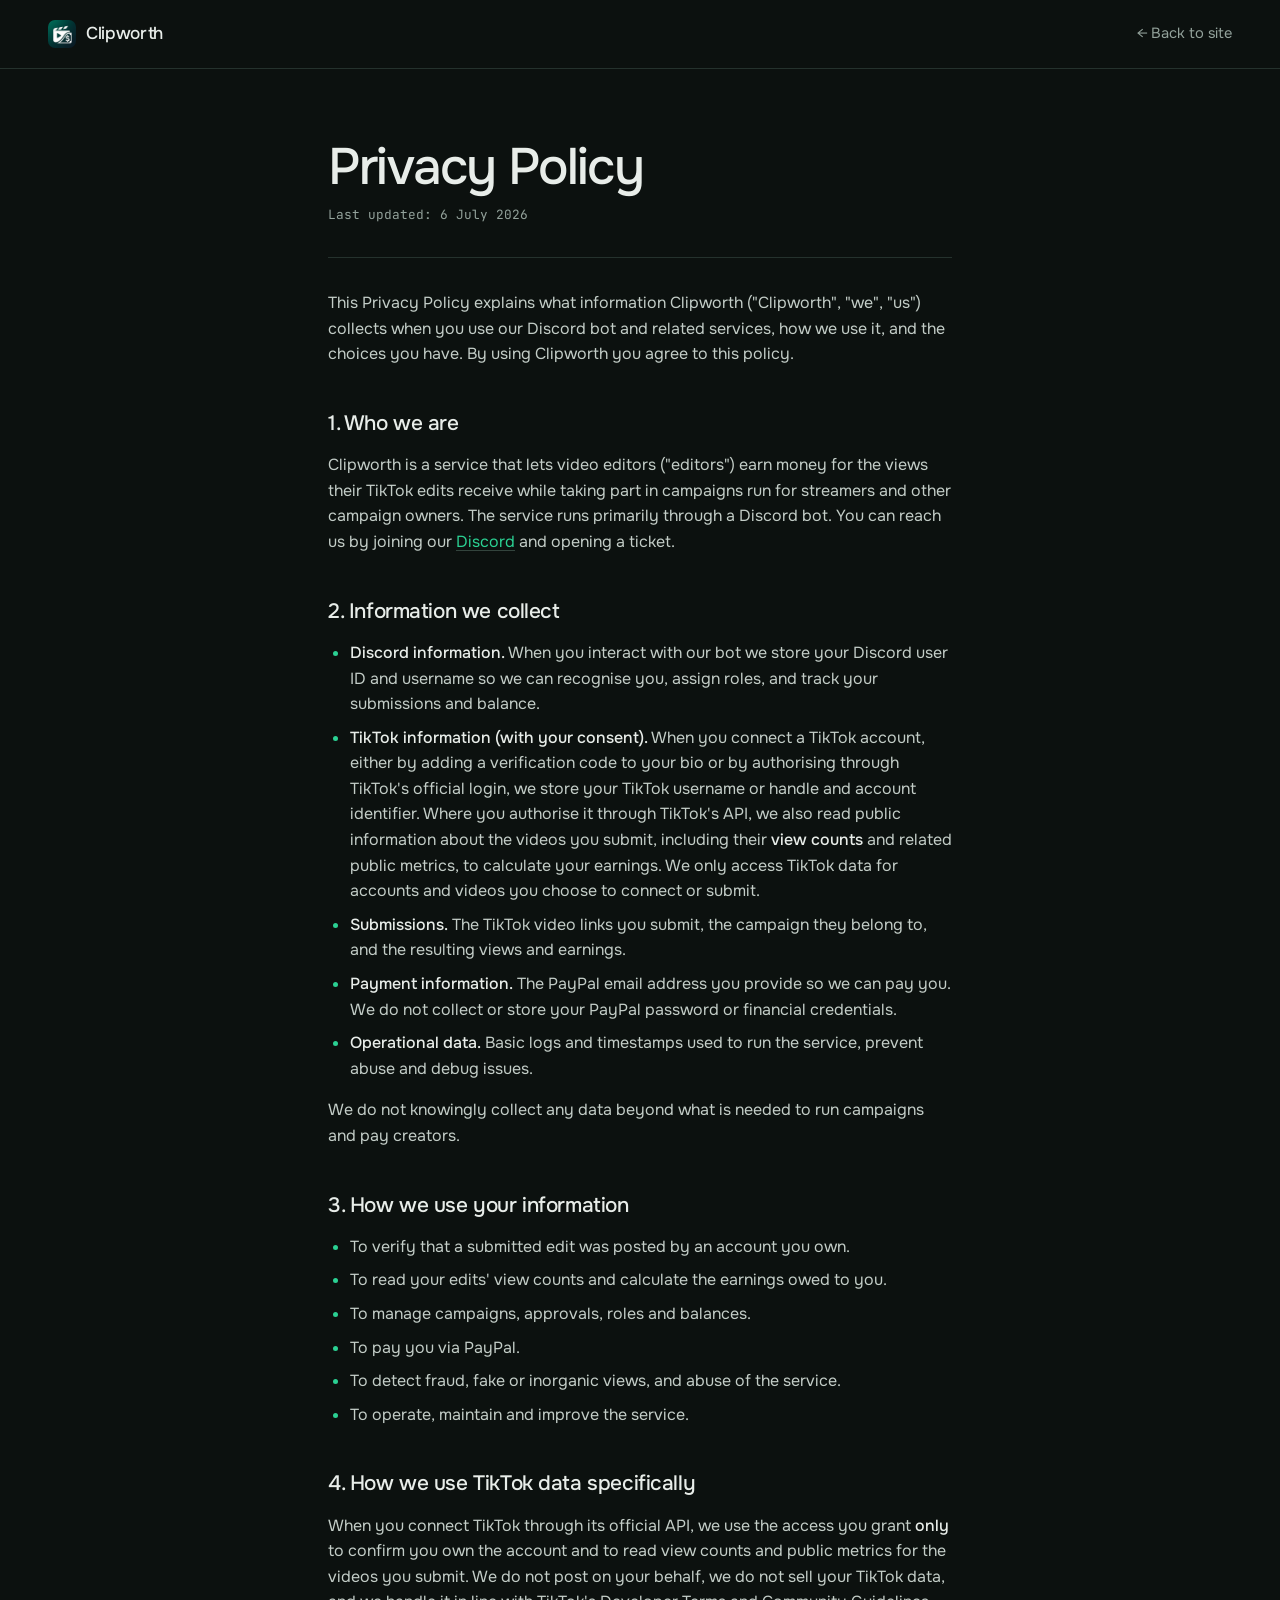
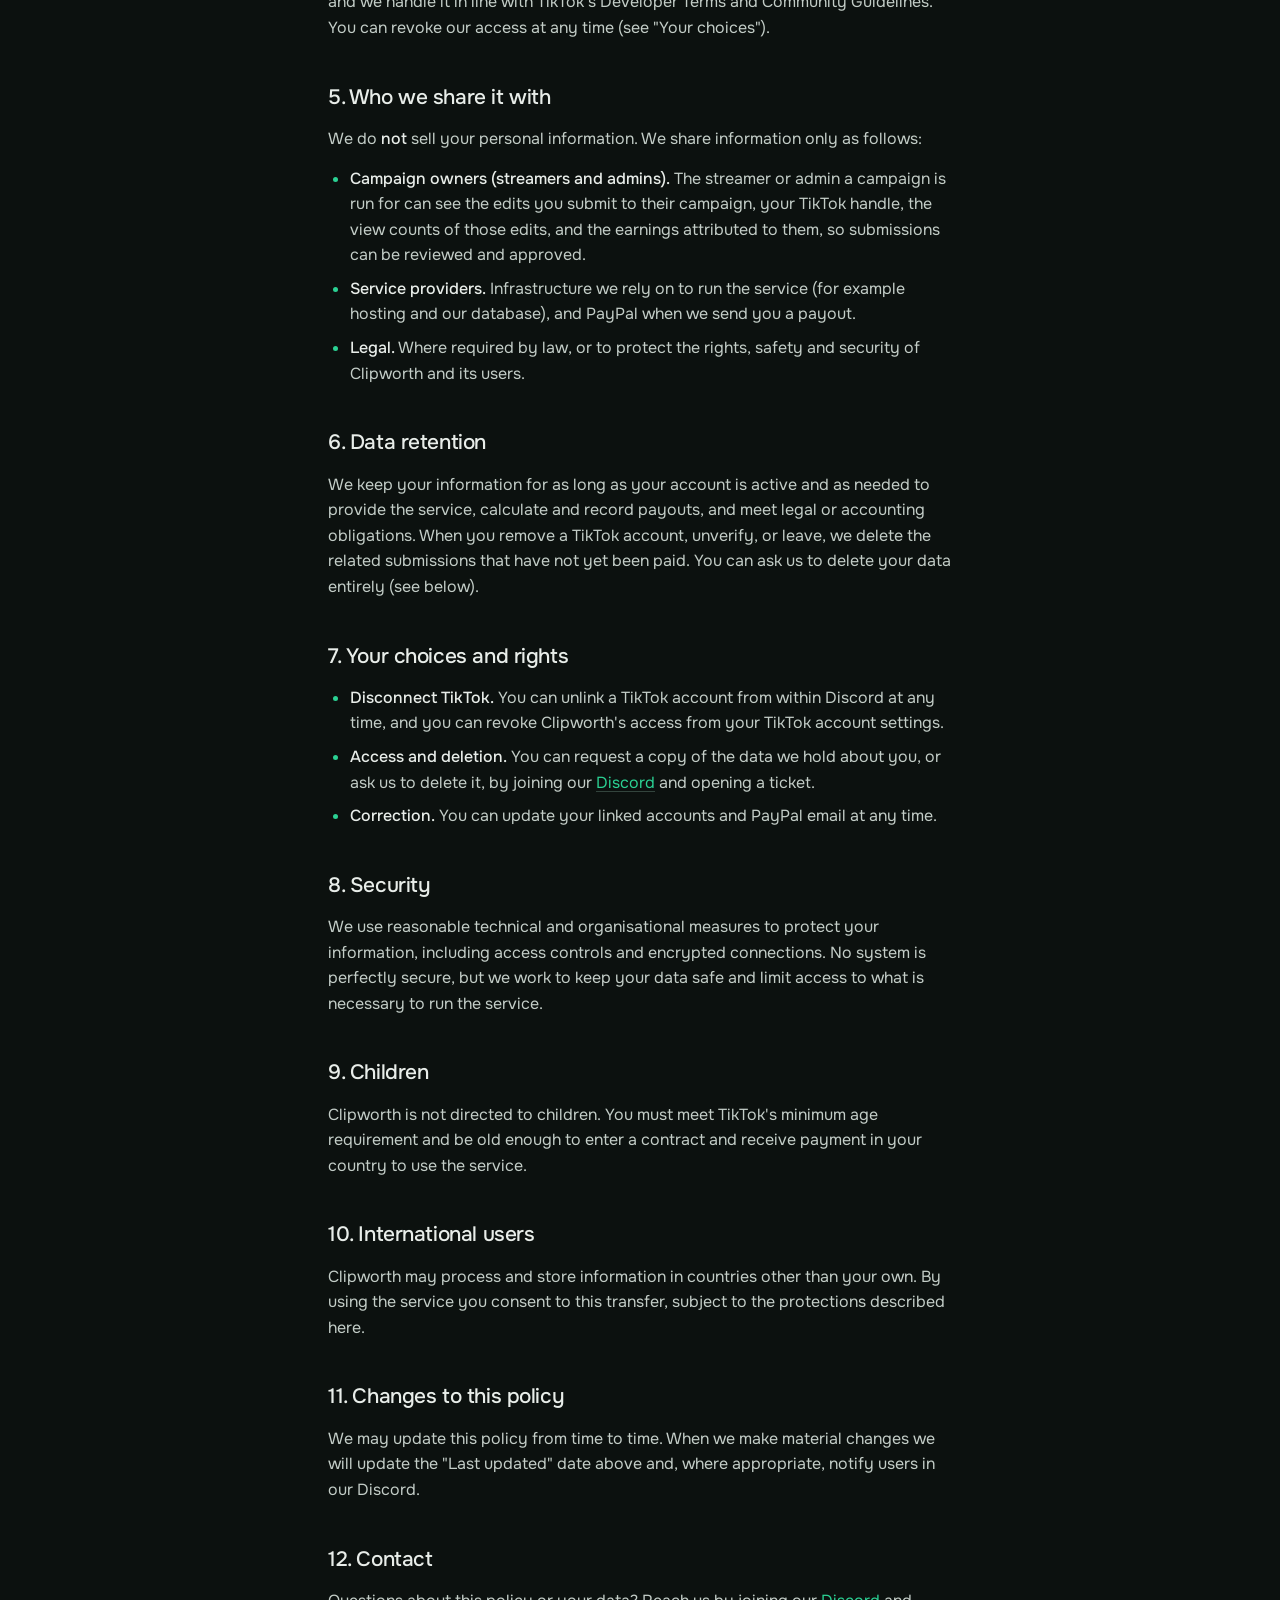
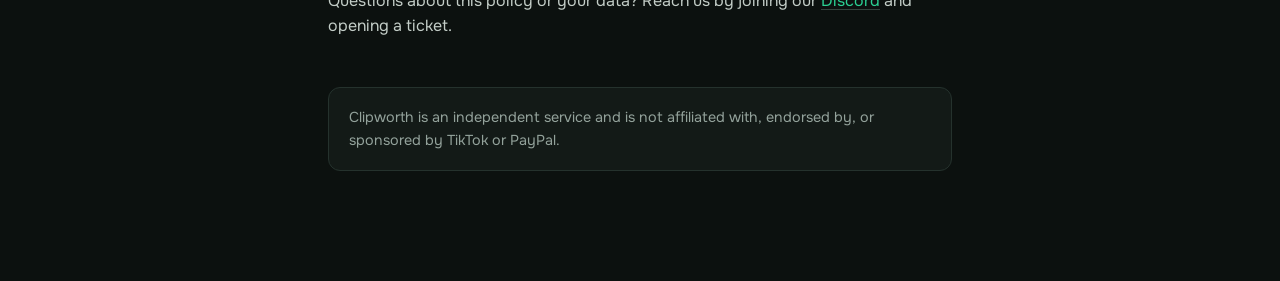
==== commit a1adb234: "Redesign site: calm flat look from the logo palette, Onest and JetBrains Mono, lighter logo asset" ====
--- a/privacy.html
+++ b/privacy.html
@@ -6,17 +6,18 @@
   <title>Privacy Policy | Clipworth</title>
   <meta name="description" content="How Clipworth collects, uses and protects your data." />
   <meta name="robots" content="index,follow" />
-  <link rel="icon" type="image/png" href="assets/logo.png" />
+  <meta name="theme-color" content="#0c110f" />
+  <link rel="icon" type="image/png" href="assets/logo-128.png" />
   <link rel="preconnect" href="https://fonts.googleapis.com" />
   <link rel="preconnect" href="https://fonts.gstatic.com" crossorigin />
-  <link href="https://fonts.googleapis.com/css2?family=Bricolage+Grotesque:opsz,wght@12..96,700;12..96,800&family=Inter:wght@400;500;600&family=Space+Mono:wght@400&display=swap" rel="stylesheet" />
+  <link href="https://fonts.googleapis.com/css2?family=Onest:wght@400;500&family=JetBrains+Mono:wght@400;500&display=swap" rel="stylesheet" />
   <link rel="stylesheet" href="styles.css" />
 </head>
 <body>
   <header class="legal-nav">
     <a class="brand" href="index.html" aria-label="Clipworth home">
-      <img src="assets/logo.png" alt="" class="brand-mark" />
-      <span class="brand-name">Clipworth</span>
+      <img src="assets/logo-128.png" alt="" class="brand-mark" width="28" height="28" />
+      <span class="brand-name" translate="no">Clipworth</span>
     </a>
     <a class="back" href="index.html">← Back to site</a>
   </header>
--- a/styles.css
+++ b/styles.css
@@ -1,307 +1,395 @@
-/* ============================================================
-   Clipworth landing page
-   Palette and type pulled from the app logo (emerald to black)
-   ============================================================ */
+/* Clipworth: tokens and rules live in DESIGN.md */
 :root {
-  --ink:      #06110d;
-  --ink-2:    #081610;
-  --panel:    rgba(255,255,255,.035);
-  --panel-2:  rgba(255,255,255,.055);
-  --hair:     rgba(91,240,176,.14);
-  --hair-2:   rgba(91,240,176,.28);
-  --emerald:  #10b981;
-  --emerald-d:#0b8f62;
-  --mint:     #5bf0b0;
-  --gold:     #ffd37a;
-  --cloud:    #eaf4ef;
-  --muted:    #8aa79b;
-  --glow:     rgba(16,185,129,.45);
-
-  --maxw: 1180px;
-  --r: 16px;
-  --r-lg: 22px;
-
-  --font-display: "Bricolage Grotesque", system-ui, sans-serif;
-  --font-body: "Inter", system-ui, sans-serif;
-  --font-mono: "Space Mono", ui-monospace, monospace;
-}
-
-* { box-sizing: border-box; margin: 0; padding: 0; }
-html { scroll-behavior: smooth; -webkit-text-size-adjust: 100%; }
-
+  --bg: #0c110f;
+  --surface: #131a17;
+  --raised: #1a2420;
+  --line: #25322d;
+  --line-2: #33443d;
+  --ink: #e8ede9;
+  --muted: #93a29b;
+  --accent: #2bd193;
+  --accent-hover: #4fe0aa;
+  --accent-ink: #04170f;
+  --forest: #0e4636;
+  --forest-2: #0b3a2d;
+  --forest-line: #1d5c49;
+  --forest-muted: #c6ddd3;
+  --paper: #e7ece6;
+  --paper-2: #f1f4f0;
+  --paper-ink: #0f1613;
+  --paper-muted: #39433d;
+  --paper-line: #cdd5cd;
+  --accent-deep: #0a6a4a;
+
+  --font: "Onest", system-ui, -apple-system, "Segoe UI", sans-serif;
+  --mono: "JetBrains Mono", ui-monospace, "Cascadia Mono", monospace;
+
+  --maxw: 1200px;
+  --gutter: clamp(20px, 5vw, 48px);
+  --section: clamp(88px, 12vh, 140px);
+  --split: minmax(0, 1fr) minmax(0, 1fr);
+  --split-gap: clamp(40px, 6vw, 88px);
+  --r-sm: 6px;
+  --r: 12px;
+  --ease: cubic-bezier(.2, .7, .2, 1);
+}
+
+*, *::before, *::after { box-sizing: border-box; margin: 0; padding: 0; }
+html { color-scheme: dark; scroll-behavior: smooth; -webkit-text-size-adjust: 100%; scroll-padding-top: 72px; -webkit-tap-highlight-color: transparent; }
+a, button, input { touch-action: manipulation; }
 body {
-  font-family: var(--font-body);
-  color: var(--cloud);
-  background:
-    radial-gradient(1200px 700px at 75% -8%, rgba(16,185,129,.16), transparent 60%),
-    linear-gradient(165deg, #0a1812 0%, #06110d 42%, #040b07 100%);
-  background-attachment: fixed;
+  font-family: var(--font);
+  font-size: 1rem;
   line-height: 1.6;
+  color: var(--ink);
+  background: var(--bg);
+  -webkit-font-smoothing: antialiased;
+  text-rendering: optimizeLegibility;
   overflow-x: hidden;
-  min-height: 100vh;
-  -webkit-font-smoothing: antialiased;
-}
-
+}
 img { max-width: 100%; display: block; }
 a { color: inherit; text-decoration: none; }
-.mono { font-family: var(--font-mono); font-variant-numeric: tabular-nums; }
+strong { font-weight: 500; color: var(--ink); }
+ol, ul { list-style: none; }
+::selection { background: var(--accent); color: var(--accent-ink); }
+:focus-visible { outline: 2px solid var(--accent); outline-offset: 3px; border-radius: 4px; }
+.btn:focus-visible { outline-color: var(--ink); border-radius: 999px; }
+.fairness :focus-visible { outline-color: var(--paper-ink); }
+
+.wrap { width: 100%; max-width: calc(var(--maxw) + var(--gutter) * 2); margin: 0 auto; padding: 0 var(--gutter); }
+.mono { font-family: var(--mono); font-variant-numeric: tabular-nums; font-feature-settings: "zero" 0; }
 .muted { color: var(--muted); }
-.gold { color: var(--gold); }
-.grad {
-  background: linear-gradient(100deg, var(--mint), var(--emerald) 55%, var(--gold));
-  -webkit-background-clip: text; background-clip: text; color: transparent;
-}
-.display { font-family: var(--font-display); font-weight: 800; letter-spacing: -.03em; line-height: .98; }
-
-/* ---------- Ambient ---------- */
-.aurora { position: fixed; inset: 0; z-index: -3; overflow: hidden; pointer-events: none; }
-.blob { position: absolute; border-radius: 50%; filter: blur(90px); opacity: .5; will-change: transform; }
-.blob-1 { width: 46vw; height: 46vw; left: -10vw; top: -12vw; background: radial-gradient(circle, #0f9d6e, transparent 65%); animation: drift1 22s ease-in-out infinite; }
-.blob-2 { width: 40vw; height: 40vw; right: -8vw; top: 18vh;  background: radial-gradient(circle, #0a6a4a, transparent 65%); animation: drift2 26s ease-in-out infinite; }
-.blob-3 { width: 38vw; height: 38vw; left: 30vw; bottom: -16vw; background: radial-gradient(circle, #12c98a, transparent 68%); opacity: .32; animation: drift1 30s ease-in-out infinite reverse; }
-@keyframes drift1 { 0%,100%{ transform: translate(0,0);} 50%{ transform: translate(4vw,5vh);} }
-@keyframes drift2 { 0%,100%{ transform: translate(0,0);} 50%{ transform: translate(-5vw,3vh);} }
-
-#particles { position: fixed; inset: 0; z-index: -2; pointer-events: none; }
-.grain {
-  position: fixed; inset: 0; z-index: -1; pointer-events: none; opacity: .04;
-  background-image: url("data:image/svg+xml,%3Csvg xmlns='http://www.w3.org/2000/svg' width='120' height='120'%3E%3Cfilter id='n'%3E%3CfeTurbulence type='fractalNoise' baseFrequency='.9' numOctaves='2'/%3E%3C/filter%3E%3Crect width='100%25' height='100%25' filter='url(%23n)'/%3E%3C/svg%3E");
-}
+.grad { color: var(--accent); }
+
+.display {
+  font-weight: 500;
+  letter-spacing: -.035em;
+  line-height: 1.02;
+  text-wrap: balance;
+}
+h2.display { font-size: clamp(2.1rem, 4.2vw, 3.4rem); }
+.lede { font-size: clamp(1.05rem, 1.3vw, 1.15rem); color: var(--muted); max-width: 34em; text-wrap: pretty; }
+.eyebrow {
+  display: inline-block;
+  font-family: var(--mono);
+  font-size: .75rem;
+  letter-spacing: .08em;
+  text-transform: uppercase;
+  color: var(--accent);
+  margin-bottom: 22px;
+}
+
+/* ---------- Buttons ---------- */
+.btn {
+  display: inline-flex; align-items: center; justify-content: center;
+  min-height: 44px; padding: 0 22px;
+  border-radius: 999px;
+  font: 500 .95rem/1 var(--font);
+  letter-spacing: -.005em;
+  white-space: nowrap;
+  cursor: pointer;
+  transition: background-color .18s var(--ease), border-color .18s var(--ease), color .18s var(--ease), transform .18s var(--ease);
+}
+.btn:hover { transform: translateY(-1px); }
+.btn:active { transform: translateY(0) scale(.98); }
+.btn-solid { background: var(--accent); color: var(--accent-ink); }
+.btn-solid:hover { background: var(--accent-hover); }
+.btn-line { border: 1px solid var(--line-2); color: var(--ink); }
+.btn-line:hover { border-color: var(--muted); background: var(--surface); }
+.btn-lg { min-height: 52px; padding: 0 28px; font-size: 1rem; }
+.btn-sm { min-height: 40px; padding: 0 18px; font-size: .9rem; }
+.btn-block { display: flex; width: 100%; min-height: 52px; font-size: 1rem; }
 
 /* ---------- Nav ---------- */
 .nav {
-  position: fixed; top: 0; left: 0; right: 0; z-index: 50;
-  display: flex; align-items: center; gap: 24px;
-  padding: 16px clamp(18px, 4vw, 40px);
-  transition: background .3s, border-color .3s, padding .3s;
+  position: fixed; inset: 0 0 auto 0; z-index: 50;
   border-bottom: 1px solid transparent;
-}
-.nav.scrolled {
-  background: rgba(6,17,13,.94);
-  border-bottom-color: var(--hair);
-  padding-top: 12px; padding-bottom: 12px;
-}
-.brand { display: flex; align-items: center; gap: 11px; font-weight: 600; }
-.brand-mark { width: 30px; height: 30px; border-radius: 9px; box-shadow: 0 2px 14px rgba(0,0,0,.4); }
-.brand-name { font-family: var(--font-display); font-weight: 700; font-size: 1.18rem; letter-spacing: -.02em; }
-.nav-links { display: flex; gap: 28px; margin-left: auto; color: var(--muted); }
-.nav-links a { transition: color .2s; text-transform: uppercase; letter-spacing: .07em; font-size: .8rem; font-weight: 600; }
-.nav-links a:hover { color: var(--cloud); }
-.nav-cta { display: flex; gap: 10px; align-items: center; }
-
-/* ---------- Buttons ---------- */
-.btn {
-  --pad: 11px 18px;
-  display: inline-flex; align-items: center; justify-content: center; gap: 8px;
-  padding: var(--pad); border-radius: 12px; border: 1px solid transparent;
-  font-family: var(--font-body); font-weight: 500; font-size: .96rem;
-  cursor: pointer; transition: transform .18s cubic-bezier(.2,.7,.2,1), box-shadow .25s, background .25s, border-color .25s, color .2s;
-  white-space: nowrap;
-}
-.btn:active { transform: translateY(1px) scale(.99); }
-.btn-solid {
-  background: linear-gradient(180deg, var(--mint), var(--emerald) 60%, var(--emerald-d));
-  color: #03130c; font-weight: 600;
-  box-shadow: 0 8px 24px -8px var(--glow), inset 0 1px 0 rgba(255,255,255,.4);
-}
-.btn-solid:hover { transform: translateY(-2px); box-shadow: 0 14px 34px -8px var(--glow), inset 0 1px 0 rgba(255,255,255,.5); }
-.btn-line { border-color: var(--hair-2); color: var(--cloud); background: rgba(255,255,255,.02); }
-.btn-line:hover { border-color: var(--mint); background: rgba(91,240,176,.08); transform: translateY(-2px); }
-.btn-ghost { color: var(--muted); }
-.btn-ghost:hover { color: var(--cloud); }
-.btn-lg { --pad: 15px 26px; font-size: 1.02rem; border-radius: 14px; }
-.btn-block { width: 100%; }
-
-.eyebrow {
-  display: inline-flex; align-items: center; gap: 9px;
-  font-family: var(--font-mono); font-size: .78rem; letter-spacing: .14em; text-transform: uppercase;
-  color: var(--mint); margin-bottom: 22px;
-}
-.eyebrow .dot { width: 7px; height: 7px; border-radius: 50%; background: var(--mint); box-shadow: 0 0 12px var(--mint); }
+  transition: background-color .25s, border-color .25s;
+}
+.nav.scrolled, .nav.open { background: var(--bg); border-bottom-color: var(--line); }
+.nav-inner {
+  max-width: calc(var(--maxw) + var(--gutter) * 2); margin: 0 auto;
+  padding: 0 var(--gutter); height: 68px;
+  display: flex; align-items: center; gap: 32px;
+}
+.brand { display: inline-flex; align-items: center; gap: 10px; min-height: 44px; }
+.brand-mark { width: 28px; height: 28px; border-radius: 7px; }
+.brand-name { font-weight: 500; font-size: 1.08rem; letter-spacing: -.02em; }
+.nav-links { display: flex; gap: 4px; margin-left: auto; }
+.nav-links a {
+  position: relative; padding: 10px 14px; font-size: .92rem; color: var(--muted);
+  transition: color .18s;
+}
+.nav-links a::after {
+  content: ""; position: absolute; left: 14px; right: 14px; bottom: 6px; height: 1px;
+  background: currentColor; transform: scaleX(0); transform-origin: left; transition: transform .25s var(--ease);
+}
+.nav-links a:hover { color: var(--ink); }
+.nav-links a:hover::after { transform: scaleX(1); }
+.nav-burger {
+  display: none; margin-left: auto; width: 44px; height: 44px;
+  background: none; border: 0; cursor: pointer; position: relative;
+}
+.nav-burger span {
+  position: absolute; left: 12px; right: 12px; height: 1.5px; background: var(--ink);
+  transition: transform .25s var(--ease), top .25s var(--ease);
+}
+.nav-burger span:first-child { top: 17px; }
+.nav-burger span:last-child { top: 25px; }
+.nav.open .nav-burger span:first-child { top: 21px; transform: rotate(45deg); }
+.nav.open .nav-burger span:last-child { top: 21px; transform: rotate(-45deg); }
 
 /* ---------- Hero ---------- */
 .hero {
-  max-width: var(--maxw); margin: 0 auto;
-  padding: clamp(120px, 17vh, 200px) clamp(18px,4vw,40px) clamp(60px,9vh,110px);
-  display: grid; grid-template-columns: 1.04fr .96fr; gap: clamp(30px,5vw,70px); align-items: center;
-}
-.hero h1 { font-size: clamp(2.9rem, 7.2vw, 5.7rem); margin-bottom: 26px; }
-.lede { font-size: clamp(1.04rem, 1.5vw, 1.22rem); color: #c4d6cd; max-width: 44ch; }
-.lede strong { color: var(--cloud); font-weight: 600; }
-.hero-actions { display: flex; gap: 14px; margin: 34px 0 26px; flex-wrap: wrap; }
-.hero-trust { display: flex; align-items: center; gap: 14px; color: var(--muted); font-size: .9rem; flex-wrap: wrap; }
-.hero-trust i { width: 4px; height: 4px; border-radius: 50%; background: var(--hair-2); }
-
-/* ---------- Hero demo (signature) ---------- */
-.hero-demo { perspective: 1200px; }
+  min-height: 100svh;
+  display: flex; align-items: center;
+  padding: 120px 0 72px;
+  border-bottom: 1px solid var(--line);
+}
+.hero-grid {
+  display: grid; grid-template-columns: var(--split);
+  gap: var(--split-gap); align-items: center;
+}
+.hero h1 { font-size: clamp(3rem, 6.6vw, 5.5rem); letter-spacing: -.045em; line-height: .98; margin-bottom: 28px; }
+.hero .lede { margin-bottom: 36px; }
+.hero-actions { display: flex; flex-wrap: wrap; gap: 12px; margin-bottom: 36px; }
+.hero-trust {
+  display: flex; flex-wrap: wrap; align-items: center; gap: 10px 16px;
+  font-size: .875rem; color: var(--muted);
+}
+.hero-trust i { width: 1px; height: 14px; background: var(--line-2); }
+
+/* Live demo */
 .demo {
-  background: linear-gradient(180deg, var(--panel-2), var(--panel));
-  border: 1px solid var(--hair); border-radius: var(--r-lg);
-  padding: 22px; backdrop-filter: blur(8px);
-  box-shadow: 0 30px 80px -30px rgba(0,0,0,.7), inset 0 1px 0 rgba(255,255,255,.06);
-  transform-style: preserve-3d; transition: transform .25s ease;
-}
-.demo-head { display: flex; justify-content: space-between; align-items: center; margin-bottom: 18px; }
-.demo-live { display: inline-flex; align-items: center; gap: 8px; font-family: var(--font-mono); font-size: .76rem; letter-spacing: .1em; text-transform: uppercase; color: var(--mint); }
-.pulse { width: 8px; height: 8px; border-radius: 50%; background: var(--mint); box-shadow: 0 0 0 0 var(--glow); animation: pulse 2s infinite; }
-@keyframes pulse { 0%{ box-shadow: 0 0 0 0 rgba(91,240,176,.55);} 70%{ box-shadow: 0 0 0 10px rgba(91,240,176,0);} 100%{ box-shadow: 0 0 0 0 rgba(91,240,176,0);} }
-.demo-hint { font-size: .8rem; color: var(--muted); }
-.demo-clip { display: flex; align-items: center; gap: 13px; padding: 13px; border-radius: 13px; background: rgba(0,0,0,.25); border: 1px solid var(--hair); }
-.demo-thumb { width: 46px; height: 56px; flex: none; border-radius: 9px; display: grid; place-items: center; color: #04130c;
-  background: linear-gradient(150deg, var(--mint), var(--emerald-d)); box-shadow: 0 6px 16px -6px var(--glow); }
-.demo-clip-title { font-size: .94rem; font-weight: 500; }
-.demo-views { font-size: .86rem; margin-top: 3px; }
-.demo-views .mono { color: var(--cloud); font-weight: 700; }
-
-.slider { -webkit-appearance: none; appearance: none; width: 100%; height: 6px; margin: 20px 0 8px; border-radius: 99px;
-  background: linear-gradient(90deg, var(--emerald), var(--mint)) no-repeat, rgba(255,255,255,.08);
-  background-size: 55% 100%; cursor: pointer; }
-.slider::-webkit-slider-thumb { -webkit-appearance: none; width: 22px; height: 22px; border-radius: 50%; cursor: grab;
-  background: radial-gradient(circle at 35% 30%, #fff, var(--mint)); border: 2px solid #06110d; box-shadow: 0 0 0 4px rgba(91,240,176,.18), 0 4px 12px var(--glow); }
+  background: var(--surface);
+  border: 1px solid var(--line);
+  border-radius: var(--r);
+  padding: 22px;
+}
+.demo-head {
+  display: flex; justify-content: space-between; align-items: center;
+  font-family: var(--mono); font-size: .72rem; letter-spacing: .06em; text-transform: uppercase;
+  color: var(--muted);
+  padding-bottom: 18px; margin-bottom: 18px; border-bottom: 1px solid var(--line);
+}
+.demo-live { display: inline-flex; align-items: center; gap: 8px; color: var(--ink); }
+.pulse { width: 7px; height: 7px; border-radius: 50%; background: var(--accent); animation: blink 2.4s ease-in-out infinite; }
+@keyframes blink { 50% { opacity: .35; } }
+.demo-clip { display: flex; align-items: center; gap: 14px; }
+.demo-thumb {
+  flex: none; width: 44px; height: 58px; border-radius: var(--r-sm);
+  background: var(--forest); color: var(--ink);
+  display: grid; place-items: center;
+}
+.demo-clip-title { font-size: .92rem; color: var(--ink); }
+.demo-views { font-size: 1.35rem; letter-spacing: -.01em; }
+.demo-views .muted { font-size: .9rem; font-family: var(--font); }
+
+.slider {
+  -webkit-appearance: none; appearance: none;
+  display: block; width: 100%; height: 44px; margin: 10px 0 8px;
+  cursor: pointer; background-color: transparent;
+  background-image: linear-gradient(var(--accent), var(--accent)), linear-gradient(var(--raised), var(--raised));
+  background-repeat: no-repeat;
+  background-position: 0 50%, 0 50%;
+  background-size: var(--fill, 50%) 4px, 100% 4px;
+}
+.slider::-webkit-slider-thumb {
+  -webkit-appearance: none; width: 22px; height: 22px; border-radius: 50%;
+  background: var(--ink); border: 5px solid var(--accent); cursor: grab;
+  transition: transform .15s var(--ease);
+}
+.slider::-webkit-slider-thumb:hover { transform: scale(1.1); }
 .slider::-webkit-slider-thumb:active { cursor: grabbing; }
-.slider::-moz-range-thumb { width: 20px; height: 20px; border-radius: 50%; background: var(--mint); border: 2px solid #06110d; box-shadow: 0 0 0 4px rgba(91,240,176,.18); }
-
-.demo-earn { display: flex; align-items: flex-end; justify-content: space-between; margin: 16px 0 18px; }
-.earn-label { font-size: .8rem; color: var(--muted); text-transform: uppercase; letter-spacing: .08em; }
-.earn-amount { font-size: clamp(2.2rem, 5vw, 2.9rem); font-weight: 700; color: var(--gold); line-height: 1; margin-top: 4px; text-shadow: 0 0 30px rgba(255,211,122,.25); }
-.earn-rate { font-size: .82rem; color: var(--muted); }
-.pot-track { height: 9px; border-radius: 99px; background: rgba(255,255,255,.07); overflow: hidden; }
-.pot-fill { display: block; height: 100%; width: 55%; border-radius: 99px; background: linear-gradient(90deg, var(--emerald), var(--mint)); box-shadow: 0 0 16px var(--glow); transition: width .35s cubic-bezier(.2,.7,.2,1); }
-.pot-label { display: flex; justify-content: space-between; gap: 10px; margin-top: 10px; font-size: .8rem; }
-.demo-foot { text-align: center; margin-top: 14px; font-size: .74rem; color: var(--muted); letter-spacing: .06em; }
-
-/* ---------- Section scaffolding ---------- */
-section { position: relative; }
-.section-head { max-width: var(--maxw); margin: 0 auto 50px; padding: 0 clamp(18px,4vw,40px); text-align: center; }
-.section-head h2 { font-size: clamp(2rem, 4.4vw, 3.3rem); }
-
-/* How it works */
-.how { padding: clamp(70px,11vh,130px) 0; }
-.steps { list-style: none; max-width: var(--maxw); margin: 0 auto; padding: 0 clamp(18px,4vw,40px);
-  display: grid; grid-template-columns: repeat(3,1fr); gap: 20px; }
-.step { background: var(--panel); border: 1px solid var(--hair); border-radius: var(--r); padding: 30px 26px; transition: transform .3s, border-color .3s, background .3s; }
-.step:hover { transform: translateY(-5px); border-color: var(--hair-2); background: var(--panel-2); }
-.step-no { display: block; font-size: 1.05rem; color: var(--mint); margin-bottom: 18px; opacity: .8; }
-.step h3 { font-family: var(--font-display); font-weight: 700; font-size: 1.35rem; margin-bottom: 10px; letter-spacing: -.01em; }
-.step p { color: var(--muted); font-size: .98rem; }
-.step p strong { color: var(--cloud); }
-
-/* Fairness */
-.fairness { max-width: var(--maxw); margin: 0 auto; padding: clamp(60px,9vh,110px) clamp(18px,4vw,40px);
-  display: grid; grid-template-columns: 1fr 1fr; gap: clamp(34px,5vw,72px); align-items: center; }
-.fairness h2 { font-size: clamp(2rem, 4.4vw, 3.3rem); margin-bottom: 22px; }
-.ticks { list-style: none; margin-top: 26px; display: grid; gap: 13px; }
-.ticks li { position: relative; padding-left: 30px; color: #c4d6cd; }
-.ticks li::before { content: ""; position: absolute; left: 0; top: .5em; width: 16px; height: 9px; border-left: 2px solid var(--mint); border-bottom: 2px solid var(--mint); transform: rotate(-45deg); border-radius: 1px; }
-.fairness-card { background: linear-gradient(180deg, var(--panel-2), var(--panel)); border: 1px solid var(--hair); border-radius: var(--r-lg); padding: 26px; box-shadow: 0 30px 70px -30px rgba(0,0,0,.6); transform-style: preserve-3d; }
-.bank-row { display: grid; grid-template-columns: 78px 1fr auto; align-items: center; gap: 14px; padding: 13px 0; border-bottom: 1px solid var(--hair); }
-.bank-row:last-of-type { border-bottom: none; }
-.bank-name { font-size: .9rem; color: var(--cloud); }
-.bank-bar { height: 10px; border-radius: 99px; background: rgba(255,255,255,.06); overflow: hidden; }
-.bank-bar span { display: block; height: 100%; background: linear-gradient(90deg, var(--emerald), var(--mint)); border-radius: 99px; }
-.bank-val { font-size: .95rem; font-weight: 700; white-space: nowrap; }
-.bank-val .lock { font-size: .8em; }
-.bank-foot { margin-top: 16px; font-size: .8rem; color: var(--muted); }
-
-/* Facts */
-.facts { max-width: var(--maxw); margin: 0 auto; padding: 8px clamp(18px,4vw,40px) clamp(40px,6vh,70px);
-  display: grid; grid-template-columns: repeat(4,1fr); gap: 16px; }
-.fact { text-align: center; padding: 26px 14px; border: 1px solid var(--hair); border-radius: var(--r); background: var(--panel); }
-.fact-num { display: block; font-size: clamp(1.8rem,3.4vw,2.4rem); font-weight: 700; color: var(--mint); letter-spacing: -.02em; }
-.fact-lbl { font-size: .85rem; color: var(--muted); margin-top: 6px; display: block; }
-
-/* Artists */
-.artists { padding: clamp(70px,11vh,130px) 0; }
-.artists-inner { max-width: var(--maxw); margin: 0 auto; padding: 0 clamp(18px,4vw,40px);
-  display: grid; grid-template-columns: 1.05fr .95fr; gap: clamp(34px,5vw,64px); align-items: center; }
-.artists h2 { font-size: clamp(2rem,4.4vw,3.2rem); margin-bottom: 22px; }
-.enquiry { background: linear-gradient(180deg, var(--panel-2), var(--panel)); border: 1px solid var(--hair); border-radius: var(--r-lg); padding: 30px; box-shadow: 0 30px 70px -30px rgba(0,0,0,.6); }
-.enquiry h3 { font-family: var(--font-display); font-weight: 700; font-size: 1.5rem; }
-.enquiry-sub { color: var(--muted); font-size: .92rem; margin: 6px 0 22px; }
-.enquiry-steps { list-style: none; counter-reset: s; margin: 6px 0 22px; display: grid; gap: 15px; }
-.enquiry-steps li { counter-increment: s; position: relative; padding-left: 42px; color: #c4d6cd; }
-.enquiry-steps li::before { content: counter(s); position: absolute; left: 0; top: -3px; width: 28px; height: 28px; border-radius: 9px; display: grid; place-items: center; font-family: var(--font-mono); font-weight: 700; font-size: .9rem; color: #03130c; background: linear-gradient(180deg, var(--mint), var(--emerald-d)); box-shadow: 0 4px 12px -4px var(--glow); }
-.enquiry label { display: block; font-size: .85rem; color: var(--muted); margin-bottom: 14px; }
-.enquiry input, .enquiry textarea {
-  width: 100%; margin-top: 7px; padding: 12px 14px; border-radius: 11px; resize: vertical;
-  background: rgba(0,0,0,.28); border: 1px solid var(--hair); color: var(--cloud);
-  font-family: var(--font-body); font-size: .96rem; transition: border-color .2s, box-shadow .2s;
-}
-.enquiry input::placeholder, .enquiry textarea::placeholder { color: #5e7368; }
-.enquiry input:focus, .enquiry textarea:focus { outline: none; border-color: var(--mint); box-shadow: 0 0 0 3px rgba(91,240,176,.15); }
-.enquiry .btn { margin-top: 6px; }
-.enquiry-alt { font-size: .85rem; color: var(--muted); margin-top: 14px; text-align: center; }
-.enquiry-alt a { color: var(--mint); border-bottom: 1px solid transparent; }
-.enquiry-alt a:hover { border-bottom-color: var(--mint); }
-
-/* CTA */
-.cta { text-align: center; max-width: 720px; margin: 0 auto; padding: clamp(70px,12vh,140px) clamp(18px,4vw,40px); }
-.cta-mark { width: 76px; height: 76px; border-radius: 20px; margin: 0 auto 26px; box-shadow: 0 18px 50px -16px var(--glow); }
-.cta h2 { font-size: clamp(2.2rem,5.4vw,3.6rem); margin-bottom: 16px; }
-.cta .lede { margin: 0 auto 32px; }
-.cta .btn { }
-
-/* Footer */
-.footer { border-top: 1px solid var(--hair); max-width: var(--maxw); margin: 0 auto; padding: 40px clamp(18px,4vw,40px);
-  display: flex; align-items: center; gap: 20px; flex-wrap: wrap; }
-.footer-brand { display: flex; align-items: center; gap: 10px; }
-.footer-links { display: flex; gap: 22px; margin-left: auto; color: var(--muted); font-size: .92rem; flex-wrap: wrap; }
-.footer-links a { transition: color .2s; }
-.footer-links a:hover { color: var(--cloud); }
-.footer-fine { width: 100%; color: #5e7368; font-size: .82rem; }
-
-/* ---------- Reveal ---------- */
-.reveal { opacity: 0; transform: translateY(26px); transition: opacity .8s cubic-bezier(.2,.7,.2,1), transform .8s cubic-bezier(.2,.7,.2,1); }
-.reveal.is-visible { opacity: 1; transform: none; }
-
-/* ---------- Mobile menu ---------- */
-.nav-burger { display: none; flex-direction: column; gap: 5px; background: none; border: none; cursor: pointer; padding: 8px; margin-left: auto; }
-.nav-burger span { width: 22px; height: 2px; background: var(--cloud); border-radius: 2px; transition: .3s; }
-.nav-burger[aria-expanded="true"] span:first-child { transform: translateY(3.5px) rotate(45deg); }
-.nav-burger[aria-expanded="true"] span:last-child { transform: translateY(-3.5px) rotate(-45deg); }
+.slider::-moz-range-thumb { width: 12px; height: 12px; border-radius: 50%; background: var(--ink); border: 5px solid var(--accent); cursor: grab; }
+
+.demo-earn { display: flex; flex-wrap: wrap; justify-content: space-between; align-items: flex-end; gap: 12px; margin-bottom: 22px; }
+.earn-label { font-size: .85rem; color: var(--muted); margin-bottom: 2px; }
+.earn-amount { font-size: clamp(2.4rem, 4.2vw, 3.2rem); line-height: 1; letter-spacing: -.04em; color: var(--accent); }
+.earn-rate {
+  font-size: .78rem; color: var(--muted);
+  border: 1px solid var(--line); border-radius: 999px; padding: 6px 10px; white-space: nowrap;
+}
+.pot { padding-top: 18px; border-top: 1px solid var(--line); }
+.pot-track { height: 6px; background: var(--raised); border-radius: 99px; overflow: hidden; }
+.pot-fill { display: block; height: 100%; width: 0; background: var(--accent); border-radius: 99px; }
+.pot-label { display: flex; justify-content: space-between; gap: 12px; flex-wrap: wrap; margin-top: 10px; font-size: .82rem; }
+.demo-foot { margin-top: 14px; font-size: .72rem; color: var(--muted); text-align: center; letter-spacing: .02em; }
+
+/* ---------- How it works ---------- */
+.how { padding: var(--section) 0; }
+.how-grid { display: grid; grid-template-columns: var(--split); gap: var(--split-gap); align-items: start; }
+.section-head h2 { max-width: 11em; }
+.steps { border-top: 1px solid var(--line); }
+.step {
+  display: grid; grid-template-columns: 64px minmax(0, 1fr); gap: 20px;
+  padding: 30px 0; border-bottom: 1px solid var(--line);
+}
+.step-no { font-size: .85rem; color: var(--accent); padding-top: 5px; }
+.step h3 { font-weight: 500; font-size: 1.3rem; letter-spacing: -.02em; margin-bottom: 8px; }
+.step p { color: var(--muted); max-width: 32em; }
+
+/* ---------- The pot (light band) ---------- */
+.fairness { background: var(--paper); color: var(--paper-ink); padding: var(--section) 0; }
+.fairness .eyebrow, .fairness .grad { color: var(--accent-deep); }
+.fairness .lede { color: var(--paper-muted); }
+.fairness strong { color: var(--paper-ink); }
+.fairness-grid { display: grid; grid-template-columns: var(--split); gap: var(--split-gap); align-items: center; }
+.fairness h2 { margin-bottom: 22px; max-width: 11em; }
+.fairness .lede { margin-bottom: 30px; }
+
+.ticks { display: grid; gap: 12px; }
+.ticks li { position: relative; padding-left: 30px; }
+.ticks li::before {
+  content: ""; position: absolute; left: 3px; top: .5em;
+  width: 11px; height: 6px;
+  border-left: 2px solid var(--accent); border-bottom: 2px solid var(--accent);
+  transform: rotate(-45deg);
+}
+.fairness .ticks li { color: var(--paper-muted); }
+.fairness .ticks li::before { border-color: var(--accent-deep); }
+
+.ledger {
+  background: var(--paper-2);
+  border: 1px solid var(--paper-line);
+  border-radius: var(--r);
+  padding: 10px 26px 22px;
+}
+.bank-row {
+  display: grid; grid-template-columns: 110px minmax(0, 1fr) 84px; gap: 18px; align-items: center;
+  padding: 20px 0; border-bottom: 1px solid var(--paper-line);
+}
+.bank-name { font-size: .8rem; color: var(--paper-muted); }
+.bank-bar { height: 10px; background: var(--paper); border-radius: 3px; overflow: hidden; }
+.bank-bar span { display: block; height: 100%; background: #9fb2a8; border-radius: 3px; }
+.bank-val { font-size: 1rem; text-align: right; display: inline-flex; justify-content: flex-end; align-items: center; gap: 6px; }
+.is-you .bank-name, .is-you .bank-val { color: var(--paper-ink); font-weight: 500; }
+.is-you .bank-bar span { background: var(--accent-deep); }
+.lock { color: var(--accent-deep); flex: none; }
+.bank-foot { padding-top: 18px; font-size: .78rem; color: var(--paper-muted); }
+
+/* ---------- Facts ---------- */
+.facts { border-bottom: 1px solid var(--line); }
+.facts-row { display: grid; grid-template-columns: repeat(4, minmax(0, 1fr)); }
+.fact {
+  display: flex; flex-direction: column; gap: 6px;
+  padding: 44px 0 44px 28px; border-left: 1px solid var(--line);
+}
+.fact:first-child { border-left: 0; padding-left: 0; }
+.fact-num { font-size: clamp(1.9rem, 3vw, 2.5rem); line-height: 1.1; letter-spacing: -.04em; }
+.fact-lbl { font-size: .9rem; color: var(--muted); }
+
+/* ---------- For streamers (brand band) ---------- */
+.streamers { background: var(--forest); padding: var(--section) 0; }
+.streamers .lede, .streamers .ticks li { color: var(--forest-muted); }
+.streamers-grid { display: grid; grid-template-columns: var(--split); gap: var(--split-gap); align-items: center; }
+.streamers h2 { margin-bottom: 22px; max-width: 12em; }
+.streamers .lede { margin-bottom: 30px; }
+.enquiry {
+  background: var(--forest-2);
+  border: 1px solid var(--forest-line);
+  border-radius: var(--r);
+  padding: clamp(24px, 3vw, 36px);
+}
+.enquiry h3 { font-weight: 500; font-size: 1.6rem; letter-spacing: -.025em; margin-bottom: 6px; }
+.enquiry-sub { color: var(--forest-muted); margin-bottom: 24px; }
+.enquiry-steps { counter-reset: s; margin-bottom: 28px; border-top: 1px solid var(--forest-line); }
+.enquiry-steps li {
+  counter-increment: s; position: relative;
+  padding: 14px 0 14px 40px; border-bottom: 1px solid var(--forest-line);
+}
+.enquiry-steps li::before {
+  content: counter(s, decimal-leading-zero);
+  position: absolute; left: 0; top: 15px;
+  font-family: var(--mono); font-size: .8rem; color: var(--accent);
+}
+
+/* ---------- Closing CTA ---------- */
+.cta { padding: calc(var(--section) * 1.1) 0; }
+.cta-inner { display: flex; flex-direction: column; align-items: center; text-align: center; }
+.cta-mark { width: 64px; height: 64px; border-radius: 16px; margin-bottom: 30px; }
+.cta h2 { font-size: clamp(2.4rem, 5.5vw, 4.4rem); letter-spacing: -.04em; margin-bottom: 18px; }
+.cta .lede { margin-bottom: 32px; }
+
+/* ---------- Footer ---------- */
+.footer { border-top: 1px solid var(--line); padding: 36px 0 44px; }
+.footer-inner { display: flex; flex-wrap: wrap; align-items: center; gap: 18px 32px; }
+.footer-brand { display: inline-flex; align-items: center; gap: 10px; }
+.footer-brand .brand-mark { width: 24px; height: 24px; border-radius: 6px; }
+.footer-links { display: flex; flex-wrap: wrap; gap: 4px 6px; }
+.footer-links a { padding: 12px 10px; font-size: .9rem; color: var(--muted); transition: color .18s; }
+.footer-links a:hover { color: var(--ink); }
+.footer-fine { margin-left: auto; font-size: .82rem; color: var(--muted); }
+
+/* ---------- Hero entrance (once, on load) ---------- */
+.enter { animation: enter .7s var(--ease) both; }
+.enter-2 { animation-delay: .12s; }
+@keyframes enter { from { opacity: 0; transform: translateY(14px); } }
+
+/* ---------- Legal pages ---------- */
+.legal-nav {
+  position: sticky; top: 0; z-index: 50;
+  display: flex; align-items: center; gap: 10px;
+  padding: 12px var(--gutter);
+  background: var(--bg); border-bottom: 1px solid var(--line);
+}
+.legal-nav .back {
+  margin-left: auto; display: inline-flex; align-items: center; min-height: 44px;
+  color: var(--muted); font-size: .92rem; transition: color .18s;
+}
+.legal-nav .back:hover { color: var(--ink); }
+.legal { max-width: 720px; margin: 0 auto; padding: clamp(48px, 8vh, 88px) var(--gutter) 96px; }
+.legal h1 { font-weight: 500; font-size: clamp(2.2rem, 6vw, 3.2rem); letter-spacing: -.035em; line-height: 1.05; margin-bottom: 10px; }
+.legal .updated { font-family: var(--mono); font-size: .8rem; color: var(--muted); padding-bottom: 32px; margin-bottom: 32px; border-bottom: 1px solid var(--line); }
+.legal h2 { font-weight: 500; font-size: 1.3rem; letter-spacing: -.02em; margin: 40px 0 12px; }
+.legal p, .legal li { color: #c3cdc7; }
+.legal p { margin-bottom: 14px; }
+.legal ul { list-style: disc; padding-left: 22px; margin-bottom: 16px; }
+.legal li { margin-bottom: 8px; }
+.legal li::marker { color: var(--accent); }
+.legal a { color: var(--accent); text-decoration: underline; text-decoration-color: var(--line-2); text-underline-offset: 3px; transition: text-decoration-color .18s; }
+.legal a:hover { text-decoration-color: var(--accent); }
+.legal strong { color: var(--ink); }
+.legal .note {
+  margin-top: 48px; padding: 18px 20px;
+  border: 1px solid var(--line); border-radius: var(--r);
+  background: var(--surface); color: var(--muted); font-size: .9rem;
+}
 
 /* ---------- Responsive ---------- */
-@media (max-width: 900px) {
-  .hero { grid-template-columns: 1fr; padding-top: 130px; }
-  .hero-demo { max-width: 460px; }
-  .fairness, .artists-inner { grid-template-columns: 1fr; }
-  .fairness-card, .enquiry { order: 2; }
-  .steps { grid-template-columns: 1fr; }
-  .facts { grid-template-columns: repeat(2,1fr); }
-}
-@media (max-width: 720px) {
+@media (max-width: 1000px) {
+  .hero { min-height: auto; padding-top: 128px; }
+  .hero-grid, .how-grid, .fairness-grid, .streamers-grid { grid-template-columns: minmax(0, 1fr); }
+  .hero-demo { max-width: 560px; }
+  .section-head h2, .fairness h2, .streamers h2 { max-width: 14em; }
+  .facts-row { grid-template-columns: repeat(2, minmax(0, 1fr)); }
+  .fact:nth-child(3) { border-left: 0; padding-left: 0; }
+  .fact:nth-child(n+3) { border-top: 1px solid var(--line); }
+}
+@media (max-width: 760px) {
   .nav-links, .nav-cta { display: none; }
-  .nav-burger { display: flex; }
-  .nav.open { flex-wrap: wrap; background: rgba(6,17,13,.96); backdrop-filter: blur(16px); border-bottom-color: var(--hair); }
-  .nav.open .nav-links { display: flex; flex-direction: column; gap: 16px; width: 100%; order: 3; margin: 10px 0 6px; }
-  .nav.open .nav-cta { display: flex; width: 100%; order: 4; }
-  .nav.open .nav-cta .btn { flex: 1; }
-}
-
-/* ---------- Legal pages ---------- */
-.legal-nav { position: sticky; top: 0; z-index: 50; display: flex; align-items: center; gap: 11px;
-  padding: 15px clamp(18px,4vw,40px); background: rgba(6,17,13,.72); backdrop-filter: blur(16px) saturate(140%);
-  -webkit-backdrop-filter: blur(16px); border-bottom: 1px solid var(--hair); }
-.legal-nav .brand-name { font-size: 1.1rem; }
-.legal-nav .back { margin-left: auto; color: var(--muted); font-size: .92rem; transition: color .2s; }
-.legal-nav .back:hover { color: var(--cloud); }
-.legal { max-width: 760px; margin: 0 auto; padding: clamp(40px,7vh,78px) clamp(18px,5vw,28px) 90px; }
-.legal h1 { font-family: var(--font-display); font-weight: 800; font-size: clamp(2.1rem,6vw,3.1rem); letter-spacing: -.03em; margin-bottom: 8px; }
-.legal .updated { color: var(--muted); font-family: var(--font-mono); font-size: .82rem; margin-bottom: 38px; }
-.legal h2 { font-family: var(--font-display); font-weight: 700; font-size: 1.38rem; margin: 36px 0 12px; letter-spacing: -.01em; }
-.legal p, .legal li { color: #c4d6cd; }
-.legal p { margin-bottom: 12px; }
-.legal ul { padding-left: 22px; margin-bottom: 14px; }
-.legal li { margin-bottom: 8px; }
-.legal a { color: var(--mint); border-bottom: 1px solid transparent; }
-.legal a:hover { border-bottom-color: var(--mint); }
-.legal strong { color: var(--cloud); font-weight: 600; }
-.legal .note { margin-top: 42px; padding: 16px 18px; border: 1px solid var(--hair); border-radius: var(--r); background: var(--panel); color: var(--muted); font-size: .9rem; }
-
-/* ---------- Accessibility ---------- */
-:focus-visible { outline: 2px solid var(--mint); outline-offset: 3px; border-radius: 6px; }
+  .nav-burger { display: block; }
+  .nav.open { bottom: 0; overflow-y: auto; overscroll-behavior: contain; }
+  .nav.open .nav-inner { flex-wrap: wrap; height: auto; padding-top: 12px; padding-bottom: 24px; align-content: flex-start; }
+  .nav.open .nav-links {
+    display: flex; flex-direction: column; order: 3; width: 100%; margin: 24px 0 0; gap: 0;
+  }
+  .nav.open .nav-links a { padding: 18px 0; font-size: 1.4rem; color: var(--ink); border-bottom: 1px solid var(--line); }
+  .nav.open .nav-links a::after { display: none; }
+  .nav.open .nav-cta { display: flex; order: 4; width: 100%; margin-top: 24px; min-height: 52px; }
+  .hero { padding: 112px 0 64px; }
+  .hero-actions .btn { flex: 1 1 100%; }
+  .hero-trust { gap: 6px 18px; }
+  .hero-trust i { display: none; }
+  .step { grid-template-columns: 44px minmax(0, 1fr); gap: 14px; }
+  .bank-row { grid-template-columns: 92px minmax(0, 1fr) 72px; gap: 12px; }
+  .ledger { padding: 6px 18px 18px; }
+  .fact { padding: 32px 0 32px 20px; }
+  .footer-fine { margin-left: 0; width: 100%; }
+  .footer-links { margin-left: -10px; }
+  .cta .btn { width: 100%; }
+}
+
 @media (prefers-reduced-motion: reduce) {
-  *, *::before, *::after { animation-duration: .001ms !important; animation-iteration-count: 1 !important; transition-duration: .001ms !important; scroll-behavior: auto !important; }
-  .reveal { opacity: 1; transform: none; }
-  #particles, .blob { display: none; }
-}
+  *, *::before, *::after { animation: none !important; transition: none !important; scroll-behavior: auto !important; }
+}
